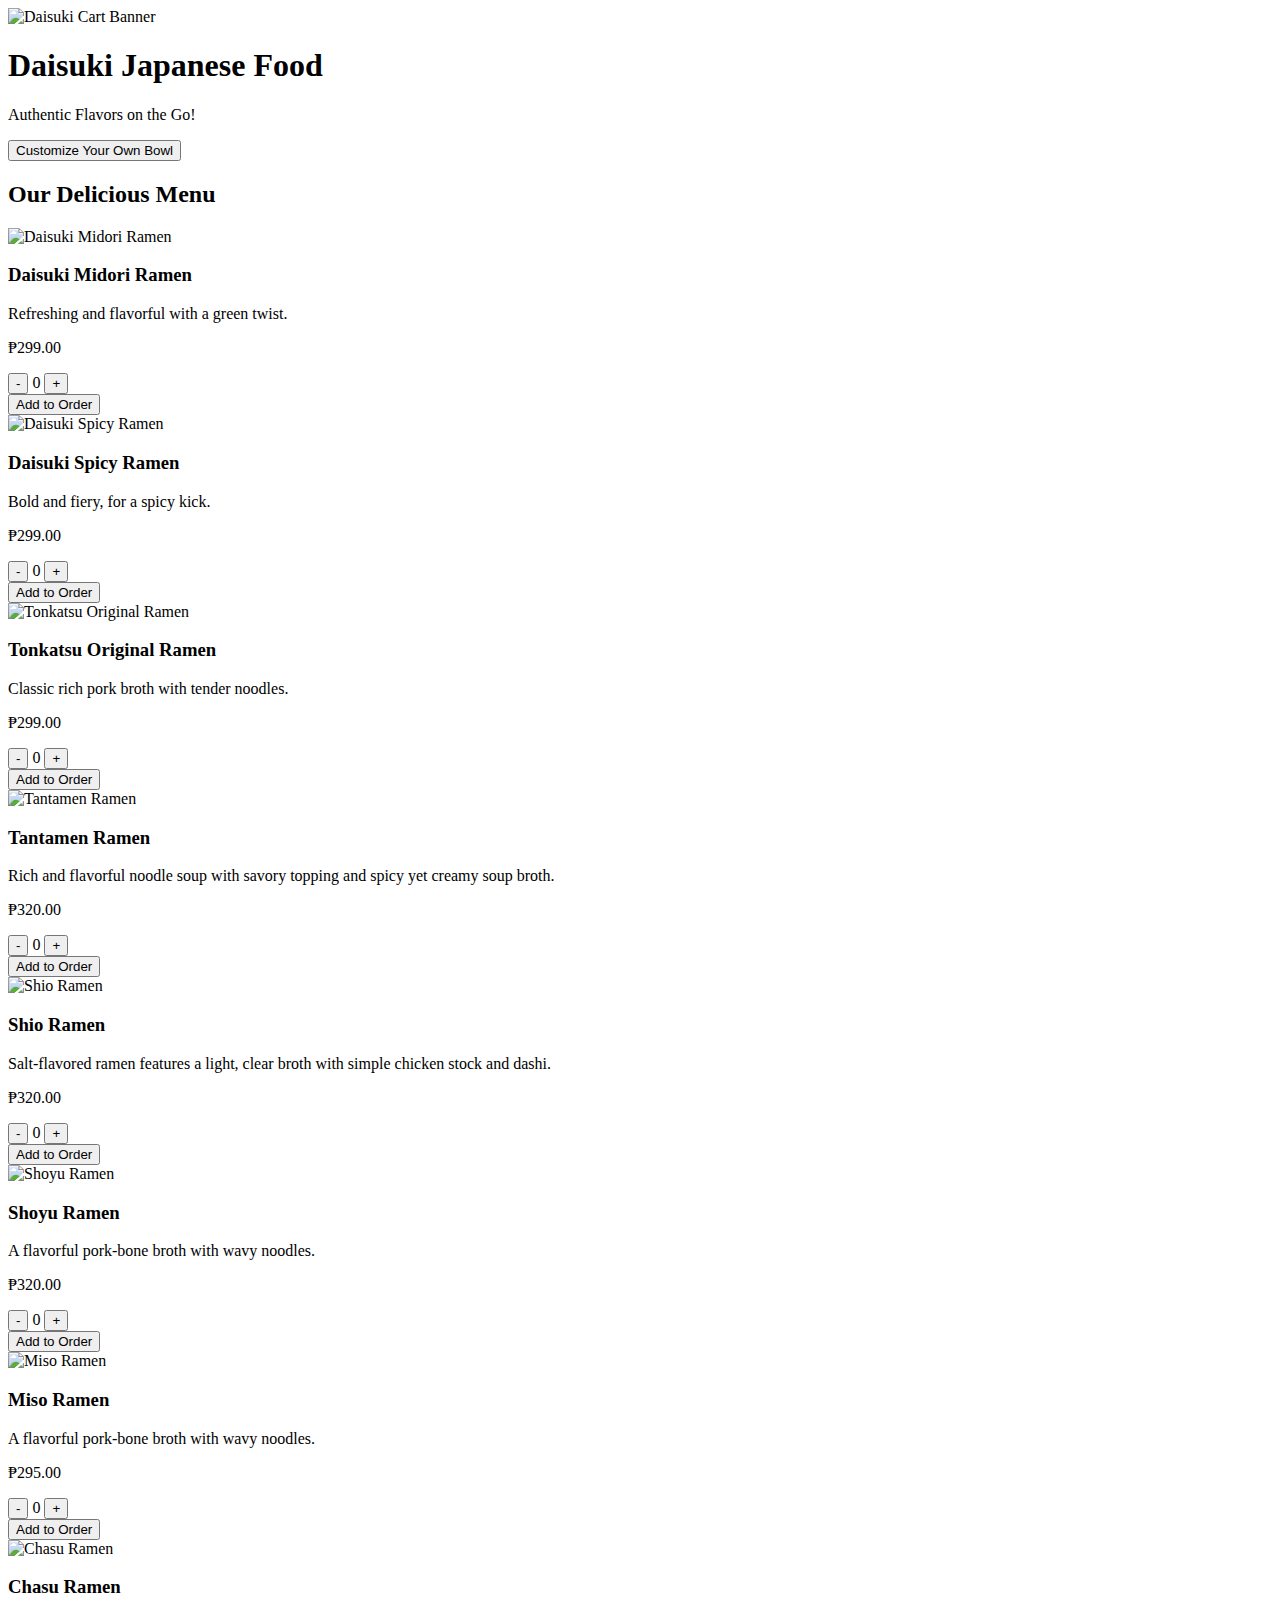
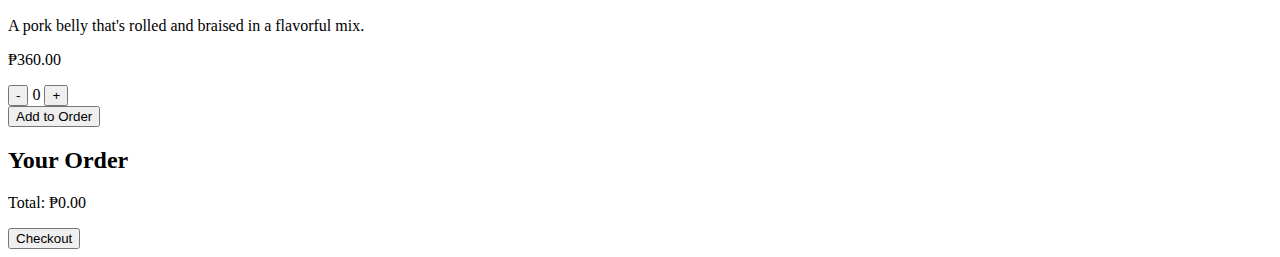
==== index.html @ e2759bf5 "Create index.html" ====
<!DOCTYPE html>
<html lang="en">
<head>
    <meta charset="UTF-8">
    <meta name="viewport" content="width=device-width, initial-scale=1.0">
    <title>Daisuki Cart - Japanese Food</title>
    <link rel="stylesheet" href="style.css">

    <style>
        /* Add this style for the remove button in the cart */
        .remove-item {
            background-color: #f44336; /* Red color */
            color: white;
            border: none;
            padding: 5px 10px;
            cursor: pointer;
            border-radius: 3px;
            font-size: 0.8em;
            margin-left: 10px;
        }

        .remove-item:hover {
            background-color: #d32f2f;
        }

        .customization-tab {
            position: fixed;
            top: 50%;
            left: 50%;
            transform: translate(-50%, -50%);
            background: white;
            padding: 20px;
            border-radius: 10px;
            box-shadow: 0 0 10px rgba(0, 0, 0, 0.3);
            display: none;
            z-index: 1001;
        }
        .overlay {
            position: fixed;
            top: 0;
            left: 0;
            width: 100%;
            height: 100%;
            background: rgba(0, 0, 0, 0.5);
            display: none;
            z-index: 1000;
        }

        .customization-section {
            display: none;
            background: #fff3e0;
            padding: 20px;
            border: 2px solid #ff9800;
            border-radius: 10px;
            position: fixed;
            top: 50%;
            left: 50%;
            transform: translate(-50%, -50%);
            z-index: 1000;
            width: 80%;
            max-width: 400px;
            box-shadow: 0 4px 8px rgba(0, 0, 0, 0.2);
        }
        .customization-section h3 {
            text-align: center;
            color: #d84315;
        }
        .customization-section label {
            display: block;
            margin: 10px 0;
            font-weight: bold;
            color: #5d4037;
        }
        .customization-section select, .customization-section input[type="checkbox"] {
            margin-left: 10px;
        }
        .customization-section button {
            display: block;
            margin: 10px auto;
            background-color: #ff9800;
            color: white;
            border: none;
            padding: 10px 15px;
            cursor: pointer;
            border-radius: 5px;
            font-size: 1em;
        }
        .customization-section button:hover {
            background-color: #e65100;
        }

    </style>
</head>
<body>



    <div class="food-cart">
        <header class="cart-header">
            <img src="ramen-images/top.jpg" alt="Daisuki Cart Banner" class="cart-banner">
            <h1>Daisuki Japanese Food</h1>
            <p class="tagline">Authentic Flavors on the Go!</p>
        </header>

        <button id="customize-bowl-btn" class="customize-btn">Customize Your Own Bowl</button>

        <section class="cart-menu">
            <h2>Our Delicious Menu</h2>
            <div class="menu-items">
                <div class="menu-item">
                    <img src="ramen-images/midori_ramen.jpg" alt="Daisuki Midori Ramen">
                    <h3>Daisuki Midori Ramen</h3>
                    <p class="description">Refreshing and flavorful with a green twist.</p>
                    <p class="price">₱299.00</p>
                    <div class="order-controls">
                        <div class="quantity-selector">
                            <button class="minus">-</button>
                            <span class="quantity">0</span>
                            <button class="plus">+</button>
                        </div>
                        <button class="add-to-cart" data-name="Daisuki Midori Ramen" data-price="299">Add to Order</button>
                    </div>
                </div>


                <div class="menu-item">
                    <img src="ramen-images/spicy_ramen.jpg" alt="Daisuki Spicy Ramen">
                    <h3>Daisuki Spicy Ramen</h3>
                    <p class="description">Bold and fiery, for a spicy kick.</p>
                    <p class="price">₱299.00</p>
                    <div class="order-controls">
                        <div class="quantity-selector">
                            <button class="minus">-</button>
                            <span class="quantity">0</span>
                            <button class="plus">+</button>
                        </div>
                        <button class="add-to-cart" data-name="Daisuki Spicy Ramen" data-price="299">Add to Order</button>
                    </div>
                </div>

                <div class="menu-item">
                    <img src="ramen-images/Tonkatsu_ramen.jpg" alt="Tonkatsu Original Ramen">
                    <h3>Tonkatsu Original Ramen</h3>
                    <p class="description">Classic rich pork broth with tender noodles.</p>
                    <p class="price">₱299.00</p>
                    <div class="order-controls">
                        <div class="quantity-selector">
                            <button class="minus">-</button>
                            <span class="quantity">0</span>
                            <button class="plus">+</button>
                        </div>
                        <button class="add-to-cart" data-name="Tonkatsu Original Ramen" data-price="299">Add to Order</button>
                    </div>
                </div>

                <div class="menu-item">
                    <img src="ramen-images/Tantanmen_ramen.jpg" alt="Tantamen Ramen">
                    <h3>Tantamen Ramen</h3>
                    <p class="description">Rich and flavorful noodle soup with savory topping and spicy yet creamy soup broth.</p>
                    <p class="price">₱320.00</p>
                    <div class="order-controls">
                        <div class="quantity-selector">
                            <button class="minus">-</button>
                            <span class="quantity">0</span>
                            <button class="plus">+</button>
                        </div>
                        <button class="add-to-cart" data-name="Tantamen Ramen" data-price="320">Add to Order</button>
                    </div>
                </div>

                <div class="menu-item">
                    <img src="ramen-images/Shio_ramen.jpg" alt="Shio Ramen">
                    <h3>Shio Ramen</h3>
                    <p class="description">Salt-flavored ramen features a light, clear broth with simple chicken stock and dashi.</p>
                    <p class="price">₱320.00</p>
                    <div class="order-controls">
                        <div class="quantity-selector">
                            <button class="minus">-</button>
                            <span class="quantity">0</span>
                            <button class="plus">+</button>
                        </div>
                        <button class="add-to-cart" data-name="Shio Ramen" data-price="320">Add to Order</button>
                    </div>
                </div>

                <div class="menu-item">
                    <img src="ramen-images/Shoyu_ramen.jpg" alt="Shoyu Ramen">
                    <h3>Shoyu Ramen</h3>
                    <p class="description">A flavorful pork-bone broth with wavy noodles.</p>
                    <p class="price">₱320.00</p>
                    <div class="order-controls">
                        <div class="quantity-selector">
                            <button class="minus">-</button>
                            <span class="quantity">0</span>
                            <button class="plus">+</button>
                        </div>
                        <button class="add-to-cart" data-name="Shoyu Ramen" data-price="320">Add to Order</button>
                    </div>
                </div>

                <div class="menu-item">
                    <img src="ramen-images/Miso_Ramen.jpg" alt="Miso Ramen">
                    <h3>Miso Ramen</h3>
                    <p class="description">A flavorful pork-bone broth with wavy noodles.</p>
                    <p class="price">₱295.00</p>
                    <div class="order-controls">
                        <div class="quantity-selector">
                            <button class="minus">-</button>
                            <span class="quantity">0</span>
                            <button class="plus">+</button>
                        </div>
                        <button class="add-to-cart" data-name="Miso Ramen" data-price="295">Add to Order</button>
                    </div>
                </div>

                <div class="menu-item">
                    <img src="ramen-images/Chasu_ramen.jpg" alt="Chasu Ramen">
                    <h3>Chasu Ramen</h3>
                    <p class="description">A pork belly that's rolled and braised in a flavorful mix.</p>
                    <p class="price">₱360.00</p>
                    <div class="order-controls">
                        <div class="quantity-selector">
                            <button class="minus">-</button>
                            <span class="quantity">0</span>
                            <button class="plus">+</button>
                        </div>
                        <button class="add-to-cart" data-name="Chasu Ramen" data-price="360">Add to Order</button>
                    </div>
                </div>
            </div>
        </section>


        <div class="customization-section" id="customization-section">
            <h3>Customize Your Own Ramen</h3>
            <label>
                Choose Broth:
                <select id="broth-type">
                    <option value="Shoyu">Shoyu</option>
                    <option value="Miso">Miso</option>
                    <option value="Tonkotsu">Tonkotsu</option>
                    <option value="Shio">Shio</option>
                </select>
            </label>
            <label>
                Choose Protein:
                <select id="protein-type">
                    <option value="Chicken">Chicken</option>
                    <option value="Pork">Pork</option>
                    <option value="Beef">Beef</option>
                    <option value="Tofu">Tofu</option>
                </select>
            </label>
            <label>
                Extra Toppings:
                <input type="checkbox" value="Egg"> Egg
                <input type="checkbox" value="Corn"> Corn
                <input type="checkbox" value="Cheese"> Cheese
                <input type="checkbox" value="Seaweed"> Seaweed
            </label>
            <label>
                Spice Level:
                <select id="spice-level">
                    <option value="Mild">Mild</option>
                    <option value="Medium">Medium</option>
                    <option value="Spicy">Spicy</option>
                </select>
            </label>
            <button id="confirm-custom-bowl">Add to Order</button>
            <button id="cancel-custom-bowl">Cancel</button>
        </div>


        <div class="overlay" id="overlay"></div>
    <div class="customization-tab" id="customization-tab">
        <h3>Customize Your Order</h3>
        <p id="custom-item-name"></p>
        <label>
            Spice Level:
            <select id="spice-level">
                <option value="Mild">Mild</option>
                <option value="Medium">Medium</option>
                <option value="Spicy">Spicy</option>
            </select>
        </label>
        <label>
            Extra Toppings:
            <input type="checkbox" value="Egg" id="extra-egg"> Egg
            <input type="checkbox" value="Corn" id="extra-corn"> Corn
            <input type="checkbox" value="Cheese" id="extra-cheese"> Cheese
        </label>
        <button id="confirm-customization">Confirm</button>
        <button id="cancel-customization">Cancel</button>
    </div>

        <section class="cart">
            <h2>Your Order</h2>
            <ul id="cart-items">
            </ul>
            <p>Total: <span id="cart-total">₱0.00</span></p>
            <button id="checkout">Checkout</button>
        </section>
    </div>


    <script>

const addToCartButtons = document.querySelectorAll('.add-to-cart');
        const customizationTab = document.getElementById('customization-tab');
        const overlay = document.getElementById('overlay');
        const confirmButton = document.getElementById('confirm-customization');
        const cancelButton = document.getElementById('cancel-customization');
        const customItemName = document.getElementById('custom-item-name');
        let currentItem = {};

        addToCartButtons.forEach(button => {
            button.addEventListener('click', function() {
                currentItem.name = this.dataset.name;
                currentItem.price = this.dataset.price;
                customItemName.textContent = `Customizing: ${currentItem.name}`;
                customizationTab.style.display = 'block';
                overlay.style.display = 'block';
            });
        });

        confirmButton.addEventListener('click', function() {
            const spiceLevel = document.getElementById('spice-level').value;
            const toppings = [];
            if (document.getElementById('extra-egg').checked) toppings.push('Egg');
            if (document.getElementById('extra-corn').checked) toppings.push('Corn');
            if (document.getElementById('extra-cheese').checked) toppings.push('Cheese');

            alert(`Added to cart: ${currentItem.name}\nSpice Level: ${spiceLevel}\nToppings: ${toppings.join(', ') || 'None'}`);
            customizationTab.style.display = 'none';
            overlay.style.display = 'none';
        });

        cancelButton.addEventListener('click', function() {
            customizationTab.style.display = 'none';
            overlay.style.display = 'none';
        });


        const menuItems = document.querySelectorAll('.menu-item');
        const cartItemsList = document.getElementById('cart-items');
        const cartTotalDisplay = document.getElementById('cart-total');
        const checkoutButton = document.getElementById('checkout');
        let cart = []; // Array to store cart items

        function updateCartDisplay() {
            cartItemsList.innerHTML = '';
            let total = 0;
            cart.forEach((item, index) => { // Get the index of the item
                const listItem = document.createElement('li');
                listItem.innerHTML = `
                    <span>${item.name} x ${item.quantity}</span>
                    <span>₱${(item.price * item.quantity).toFixed(2)}</span>
                    <button class="remove-item" data-index="${index}">Remove</button>
                `;
                cartItemsList.appendChild(listItem);
                total += item.price * item.quantity;
            });
            cartTotalDisplay.textContent = `₱${total.toFixed(2)}`;

            // Add event listeners to the new remove buttons
            const removeButtons = document.querySelectorAll('.remove-item');
            removeButtons.forEach(button => {
                button.addEventListener('click', function() {
                    const indexToRemove = parseInt(this.dataset.index);
                    removeItemFromCart(indexToRemove);
                });
            });
        }

        function removeItemFromCart(index) {
            cart.splice(index, 1); // Remove the item at the given index
            updateCartDisplay(); // Update the cart display
        }

        menuItems.forEach(itemElement => {
            const minusButton = itemElement.querySelector('.quantity-selector .minus');
            const plusButton = itemElement.querySelector('.quantity-selector .plus');
            const quantityDisplay = itemElement.querySelector('.quantity-selector .quantity');
            const addToCartButton = itemElement.querySelector('.add-to-cart');

            let currentQuantity = 0;
            quantityDisplay.textContent = currentQuantity;

            if (minusButton) {
                minusButton.addEventListener('click', function(event) {
                    event.stopPropagation();
                    if (currentQuantity > 0) {
                        currentQuantity--;
                        quantityDisplay.textContent = currentQuantity;
                    }
                });
            }

            if (plusButton) {
                plusButton.addEventListener('click', function(event) {
                    event.stopPropagation();
                    currentQuantity++;
                    quantityDisplay.textContent = currentQuantity;
                });
            }


            
            if (addToCartButton) {
                addToCartButton.addEventListener('click', function() {
                    const itemName = this.dataset.name;
                    const itemPrice = parseFloat(this.dataset.price);
                    const quantityToAdd = parseInt(quantityDisplay.textContent);

                    if (quantityToAdd > 0) {
            const existingItem = cart.find(item => item.name === itemName);
            if (existingItem) {
                existingItem.quantity += quantityToAdd;
            } else {
                cart.push({ name: itemName, price: itemPrice, quantity: quantityToAdd });
            }

            updateCartDisplay();

                        alert(`${quantityToAdd} ${itemName}(s) would be added to your order.`);
                        // You can add further logic here if needed, like storing the order data elsewhere.
                        currentQuantity = 0; // Reset quantity after "adding"
                        quantityDisplay.textContent = currentQuantity;
                    } else {
                        alert(`Please select a quantity for ${itemName}.`);
                    }
                });
            }
        });

        if (checkoutButton) {
            checkoutButton.addEventListener('click', function() {
                if (cart.length > 0) {
                    alert(`Thank you for your order!\nTotal: ${cartTotalDisplay.textContent}`);
                    cart = [];
                    updateCartDisplay();
                } else {
                    alert('Your cart is empty. Please add items to your order.');
                }
            });
        }

        // Initialize the cart display (it will be empty)
        updateCartDisplay();


        document.getElementById('customize-bowl-btn').addEventListener('click', function() {
            document.getElementById('customization-section').style.display = 'block';
        });

        document.getElementById('cancel-custom-bowl').addEventListener('click', function() {
            document.getElementById('customization-section').style.display = 'none';
        });

    </script>
</body>
</html>
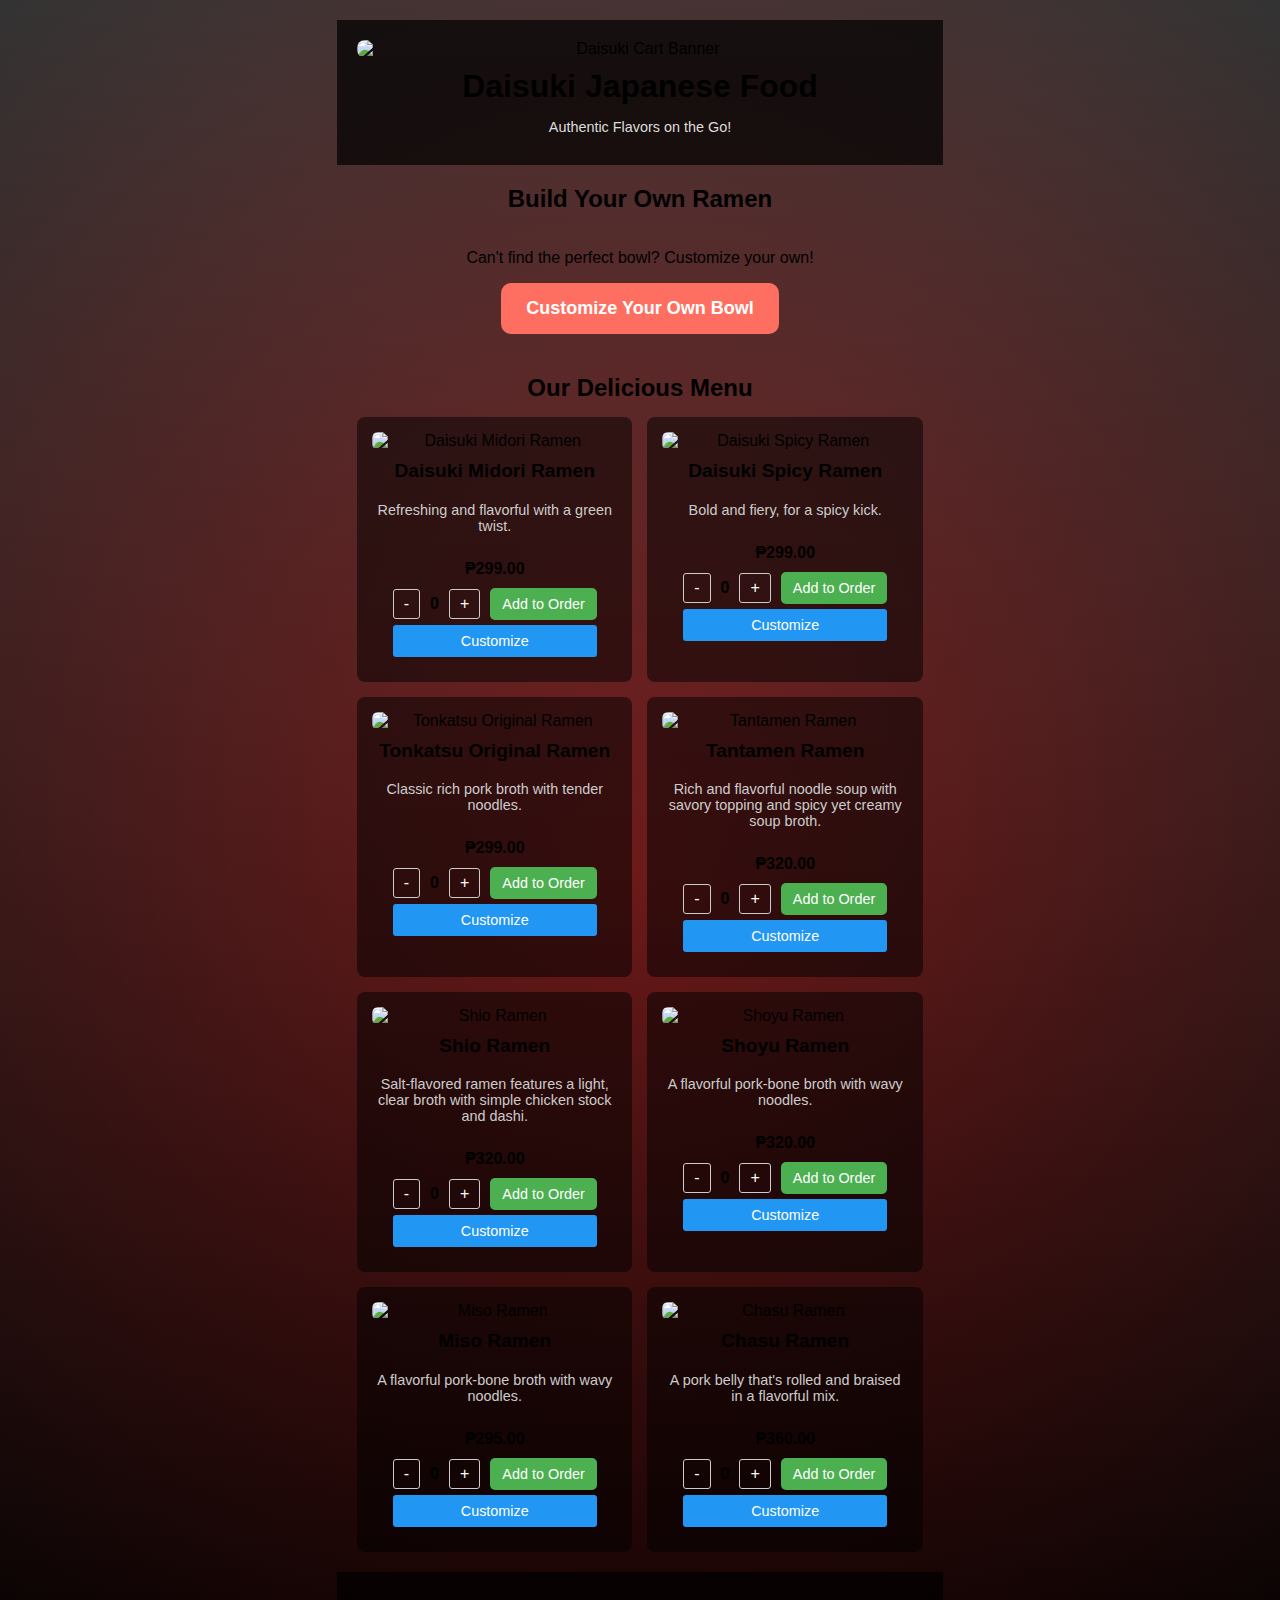
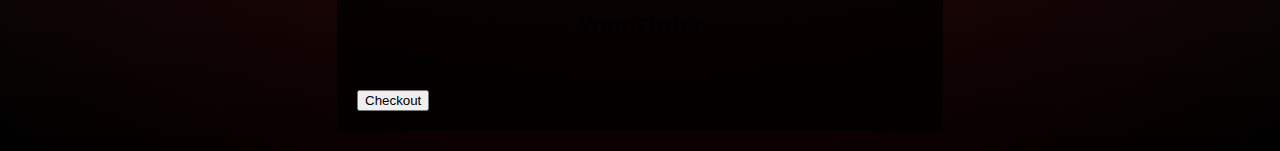
==== commit 6bfe8d4a: "Create index.html" ====
--- a/index.html
+++ b/index.html
@@ -1,15 +1,15 @@
 <!DOCTYPE html>
 <html lang="en">
+
 <head>
     <meta charset="UTF-8">
     <meta name="viewport" content="width=device-width, initial-scale=1.0">
     <title>Daisuki Cart - Japanese Food</title>
     <link rel="stylesheet" href="style.css">
-
     <style>
         /* Add this style for the remove button in the cart */
         .remove-item {
-            background-color: #f44336; /* Red color */
+            background-color: #f44336;
             color: white;
             border: none;
             padding: 5px 10px;
@@ -35,6 +35,7 @@
             display: none;
             z-index: 1001;
         }
+
         .overlay {
             position: fixed;
             top: 0;
@@ -61,19 +62,24 @@
             max-width: 400px;
             box-shadow: 0 4px 8px rgba(0, 0, 0, 0.2);
         }
+
         .customization-section h3 {
             text-align: center;
             color: #d84315;
         }
+
         .customization-section label {
             display: block;
             margin: 10px 0;
             font-weight: bold;
             color: #5d4037;
         }
-        .customization-section select, .customization-section input[type="checkbox"] {
+
+        .customization-section select,
+        .customization-section input[type="checkbox"] {
             margin-left: 10px;
         }
+
         .customization-section button {
             display: block;
             margin: 10px auto;
@@ -85,15 +91,111 @@
             border-radius: 5px;
             font-size: 1em;
         }
+
         .customization-section button:hover {
             background-color: #e65100;
         }
 
+        .order-controls {
+            display: flex;
+            flex-direction: column;
+            align-items: stretch;
+            gap: 5px;
+        }
+
+        .quantity-add-container {
+            display: flex;
+            flex-direction: row;
+            align-items: center;
+            justify-content: space-between;
+        }
+
+        .quantity-selector {
+            display: flex;
+            align-items: center;
+        }
+
+        .quantity-selector button {
+            background: none;
+            border: 1px solid #ccc;
+            padding: 5px 10px;
+            cursor: pointer;
+            border-radius: 3px;
+        }
+
+        .quantity-selector .quantity {
+            margin: 0 10px;
+            font-size: 1em;
+        }
+
+        .customize-button {
+            background-color: #2196F3;
+            color: white;
+            border: none;
+            padding: 8px 12px;
+            cursor: pointer;
+            border-radius: 3px;
+            font-size: 0.9em;
+            width: 100%;
+            box-sizing: border-box;
+        }
+
+        .customize-button:hover {
+            background-color: #1976D2;
+        }
+
+        .add-to-cart {
+            background-color: #4CAF50;
+            color: white;
+            border: none;
+            padding: 8px 12px;
+            cursor: pointer;
+            border-radius: 3px;
+            font-size: 0.9em;
+            width: auto;
+            box-sizing: border-box;
+        }
+
+        .add-to-cart:hover {
+            background-color: #45a049;
+        }
+
+        .customize-section {
+            display: flex;
+    flex-direction: column;
+    align-items: center;
+    text-align: center;
+    justify-content: center;
+        }
+
+        .customize-btn {
+    display: inline-block;
+    padding: 15px 25px;
+    background-color: #ff6f61;
+    color: white;
+    font-size: 18px;
+    font-weight: bold;
+    text-align: center;
+    border-radius: 10px;
+    text-decoration: none;
+    cursor: pointer;
+    transition: background-color 0.3s ease, transform 0.2s ease;
+    border: none; /* Removes default button border */
+}
+
+.customize-btn:hover {
+    background-color: #e65a50;
+    transform: scale(1.05); /* Slightly enlarges the button on hover */
+}
+
+.customize-btn:focus {
+    outline: none;
+    box-shadow: 0 0 5px rgba(255, 111, 97, 0.8); /* Soft glow on focus */
+}
     </style>
 </head>
+
 <body>
-
-
 
     <div class="food-cart">
         <header class="cart-header">
@@ -102,134 +204,11 @@
             <p class="tagline">Authentic Flavors on the Go!</p>
         </header>
 
-        <button id="customize-bowl-btn" class="customize-btn">Customize Your Own Bowl</button>
-
-        <section class="cart-menu">
-            <h2>Our Delicious Menu</h2>
-            <div class="menu-items">
-                <div class="menu-item">
-                    <img src="ramen-images/midori_ramen.jpg" alt="Daisuki Midori Ramen">
-                    <h3>Daisuki Midori Ramen</h3>
-                    <p class="description">Refreshing and flavorful with a green twist.</p>
-                    <p class="price">₱299.00</p>
-                    <div class="order-controls">
-                        <div class="quantity-selector">
-                            <button class="minus">-</button>
-                            <span class="quantity">0</span>
-                            <button class="plus">+</button>
-                        </div>
-                        <button class="add-to-cart" data-name="Daisuki Midori Ramen" data-price="299">Add to Order</button>
-                    </div>
-                </div>
-
-
-                <div class="menu-item">
-                    <img src="ramen-images/spicy_ramen.jpg" alt="Daisuki Spicy Ramen">
-                    <h3>Daisuki Spicy Ramen</h3>
-                    <p class="description">Bold and fiery, for a spicy kick.</p>
-                    <p class="price">₱299.00</p>
-                    <div class="order-controls">
-                        <div class="quantity-selector">
-                            <button class="minus">-</button>
-                            <span class="quantity">0</span>
-                            <button class="plus">+</button>
-                        </div>
-                        <button class="add-to-cart" data-name="Daisuki Spicy Ramen" data-price="299">Add to Order</button>
-                    </div>
-                </div>
-
-                <div class="menu-item">
-                    <img src="ramen-images/Tonkatsu_ramen.jpg" alt="Tonkatsu Original Ramen">
-                    <h3>Tonkatsu Original Ramen</h3>
-                    <p class="description">Classic rich pork broth with tender noodles.</p>
-                    <p class="price">₱299.00</p>
-                    <div class="order-controls">
-                        <div class="quantity-selector">
-                            <button class="minus">-</button>
-                            <span class="quantity">0</span>
-                            <button class="plus">+</button>
-                        </div>
-                        <button class="add-to-cart" data-name="Tonkatsu Original Ramen" data-price="299">Add to Order</button>
-                    </div>
-                </div>
-
-                <div class="menu-item">
-                    <img src="ramen-images/Tantanmen_ramen.jpg" alt="Tantamen Ramen">
-                    <h3>Tantamen Ramen</h3>
-                    <p class="description">Rich and flavorful noodle soup with savory topping and spicy yet creamy soup broth.</p>
-                    <p class="price">₱320.00</p>
-                    <div class="order-controls">
-                        <div class="quantity-selector">
-                            <button class="minus">-</button>
-                            <span class="quantity">0</span>
-                            <button class="plus">+</button>
-                        </div>
-                        <button class="add-to-cart" data-name="Tantamen Ramen" data-price="320">Add to Order</button>
-                    </div>
-                </div>
-
-                <div class="menu-item">
-                    <img src="ramen-images/Shio_ramen.jpg" alt="Shio Ramen">
-                    <h3>Shio Ramen</h3>
-                    <p class="description">Salt-flavored ramen features a light, clear broth with simple chicken stock and dashi.</p>
-                    <p class="price">₱320.00</p>
-                    <div class="order-controls">
-                        <div class="quantity-selector">
-                            <button class="minus">-</button>
-                            <span class="quantity">0</span>
-                            <button class="plus">+</button>
-                        </div>
-                        <button class="add-to-cart" data-name="Shio Ramen" data-price="320">Add to Order</button>
-                    </div>
-                </div>
-
-                <div class="menu-item">
-                    <img src="ramen-images/Shoyu_ramen.jpg" alt="Shoyu Ramen">
-                    <h3>Shoyu Ramen</h3>
-                    <p class="description">A flavorful pork-bone broth with wavy noodles.</p>
-                    <p class="price">₱320.00</p>
-                    <div class="order-controls">
-                        <div class="quantity-selector">
-                            <button class="minus">-</button>
-                            <span class="quantity">0</span>
-                            <button class="plus">+</button>
-                        </div>
-                        <button class="add-to-cart" data-name="Shoyu Ramen" data-price="320">Add to Order</button>
-                    </div>
-                </div>
-
-                <div class="menu-item">
-                    <img src="ramen-images/Miso_Ramen.jpg" alt="Miso Ramen">
-                    <h3>Miso Ramen</h3>
-                    <p class="description">A flavorful pork-bone broth with wavy noodles.</p>
-                    <p class="price">₱295.00</p>
-                    <div class="order-controls">
-                        <div class="quantity-selector">
-                            <button class="minus">-</button>
-                            <span class="quantity">0</span>
-                            <button class="plus">+</button>
-                        </div>
-                        <button class="add-to-cart" data-name="Miso Ramen" data-price="295">Add to Order</button>
-                    </div>
-                </div>
-
-                <div class="menu-item">
-                    <img src="ramen-images/Chasu_ramen.jpg" alt="Chasu Ramen">
-                    <h3>Chasu Ramen</h3>
-                    <p class="description">A pork belly that's rolled and braised in a flavorful mix.</p>
-                    <p class="price">₱360.00</p>
-                    <div class="order-controls">
-                        <div class="quantity-selector">
-                            <button class="minus">-</button>
-                            <span class="quantity">0</span>
-                            <button class="plus">+</button>
-                        </div>
-                        <button class="add-to-cart" data-name="Chasu Ramen" data-price="360">Add to Order</button>
-                    </div>
-                </div>
-            </div>
+        <section id="customize-section" class="customize-section">
+            <h2>Build Your Own Ramen</h2>
+            <p>Can't find the perfect bowl? Customize your own!</p>
+            <button id="customize-bowl-btn" class="customize-btn">Customize Your Own Bowl</button>
         </section>
-
 
         <div class="customization-section" id="customization-section">
             <h3>Customize Your Own Ramen</h3>
@@ -240,6 +219,8 @@
                     <option value="Miso">Miso</option>
                     <option value="Tonkotsu">Tonkotsu</option>
                     <option value="Shio">Shio</option>
+                    <option value="Chasu">Chasu</option>
+
                 </select>
             </label>
             <label>
@@ -252,46 +233,198 @@
                 </select>
             </label>
             <label>
-                Extra Toppings:
-                <input type="checkbox" value="Egg"> Egg
+                Select Ingredients:
+                <input type="checkbox" value="Tamago"> Tamago
                 <input type="checkbox" value="Corn"> Corn
                 <input type="checkbox" value="Cheese"> Cheese
-                <input type="checkbox" value="Seaweed"> Seaweed
+                <input type="checkbox" value="Basil"> Basil
+                <input type="checkbox" value="Spinach"> Spinach
+                <input type="checkbox" value="Tare"> Tare
+                <input type="checkbox" value="Wakame"> Wakame
+                <input type="checkbox" value="Kikurage"> Kikurage
+                <input type="checkbox" value="Naruto"> Naruto
+                <input type="checkbox" value="Onion Leeks"> Onion Leeks
+                <input type="checkbox" value="Dried Nori"> Dried Nori
+                <input type="checkbox" value="Chili oil"> Chili oil
+                <input type="checkbox" value="Peanut Butter"> Peanut Butter
+                <input type="checkbox" value="Sesame Oil"> Sesame Oil
+                <input type="checkbox" value="Bean Sprouts"> Bean Sprouts
+                <input type="checkbox" value="Butter"> Butter
+                <input type="checkbox" value="Chasu"> Chasu
             </label>
             <label>
                 Spice Level:
-                <select id="spice-level">
+                <select id="spice-level-custom">
                     <option value="Mild">Mild</option>
                     <option value="Medium">Medium</option>
                     <option value="Spicy">Spicy</option>
                 </select>
+
             </label>
             <button id="confirm-custom-bowl">Add to Order</button>
             <button id="cancel-custom-bowl">Cancel</button>
         </div>
-
+        
+
+
+        <section class="cart-menu">
+            <h2>Our Delicious Menu</h2>
+            <div class="menu-items">
+                <div class="menu-item">
+                    <img src="ramen-images/midori_ramen.jpg" alt="Daisuki Midori Ramen">
+                    <h3>Daisuki Midori Ramen</h3>
+                    <p class="description">Refreshing and flavorful with a green twist.</p>
+                    <p class="price">₱299.00</p>
+                    <div class="order-controls">
+                        <div class="quantity-add-container">
+                            <div class="quantity-selector">
+                                <button class="minus">-</button>
+                                <span class="quantity">0</span>
+                                <button class="plus">+</button>
+                            </div>
+                            <button class="add-to-cart" data-name="Daisuki Midori Ramen" data-price="299">Add to Order</button>
+                        </div>
+                        <button class="customize-button" data-name="Daisuki Midori Ramen" data-price="299">Customize</button>
+                    </div>
+                </div>
+
+                <div class="menu-item">
+                    <img src="ramen-images/spicy_ramen.jpg" alt="Daisuki Spicy Ramen">
+                    <h3>Daisuki Spicy Ramen</h3>
+                    <p class="description">Bold and fiery, for a spicy kick.</p>
+                    <p class="price">₱299.00</p>
+                    <div class="order-controls">
+                        <div class="quantity-add-container">
+                            <div class="quantity-selector">
+                                <button class="minus">-</button>
+                                <span class="quantity">0</span>
+                                <button class="plus">+</button>
+                            </div>
+                            <button class="add-to-cart" data-name="Daisuki Spicy Ramen" data-price="299">Add to Order</button>
+                        </div>
+                        <button class="customize-button" data-name="Daisuki Spicy Ramen" data-price="299">Customize</button>
+                    </div>
+                </div>
+
+                <div class="menu-item">
+                    <img src="ramen-images/Tonkatsu_ramen.jpg" alt="Tonkatsu Original Ramen">
+                    <h3>Tonkatsu Original Ramen</h3>
+                    <p class="description">Classic rich pork broth with tender noodles.</p>
+                    <p class="price">₱299.00</p>
+                    <div class="order-controls">
+                        <div class="quantity-add-container">
+                            <div class="quantity-selector">
+                                <button class="minus">-</button>
+                                <span class="quantity">0</span>
+                                <button class="plus">+</button>
+                            </div>
+                            <button class="add-to-cart" data-name="Tonkatsu Original Ramen" data-price="299">Add to Order</button>
+                        </div>
+                        <button class="customize-button" data-name="Tonkatsu Original Ramen" data-price="299">Customize</button>
+                    </div>
+                </div>
+
+                <div class="menu-item">
+                    <img src="ramen-images/Tantanmen_ramen.jpg" alt="Tantamen Ramen">
+                    <h3>Tantamen Ramen</h3>
+                    <p class="description">Rich and flavorful noodle soup with savory topping and spicy yet creamy soup broth.</p>
+                    <p class="price">₱320.00</p>
+                    <div class="order-controls">
+                        <div class="quantity-add-container">
+                            <div class="quantity-selector">
+                                <button class="minus">-</button>
+                                <span class="quantity">0</span>
+                                <button class="plus">+</button>
+                            </div>
+                            <button class="add-to-cart" data-name="Tantamen Ramen" data-price="320">Add to Order</button>
+                        </div>
+                        <button class="customize-button" data-name="Tantamen Ramen" data-price="320">Customize</button>
+                    </div>
+                </div>
+
+                <div class="menu-item">
+                    <img src="ramen-images/Shio_ramen.jpg" alt="Shio Ramen">
+                    <h3>Shio Ramen</h3>
+                    <p class="description">Salt-flavored ramen features a light, clear broth with simple chicken stock and dashi.</p>
+                    <p class="price">₱320.00</p>
+                    <div class="order-controls">
+                        <div class="quantity-add-container">
+                            <div class="quantity-selector">
+                                <button class="minus">-</button>
+                                <span class="quantity">0</span>
+                                <button class="plus">+</button>
+                            </div>
+                            <button class="add-to-cart" data-name="Shio Ramen" data-price="320">Add to Order</button>
+                        </div>
+                        <button class="customize-button" data-name="Shio Ramen" data-price="320">Customize</button>
+                    </div>
+                </div>
+
+                <div class="menu-item">
+                    <img src="ramen-images/Shoyu_ramen.jpg" alt="Shoyu Ramen">
+                    <h3>Shoyu Ramen</h3>
+                    <p class="description">A flavorful pork-bone broth with wavy noodles.</p>
+                    <p class="price">₱320.00</p>
+                    <div class="order-controls">
+                        <div class="quantity-add-container">
+                            <div class="quantity-selector">
+                                <button class="minus">-</button>
+                                <span class="quantity">0</span>
+                                <button class="plus">+</button>
+                            </div>
+                            <button class="add-to-cart" data-name="Shoyu Ramen" data-price="320">Add to Order</button>
+                        </div>
+                        <button class="customize-button" data-name="Shoyu Ramen" data-price="320">Customize</button>
+                    </div>
+                </div>
+
+                <div class="menu-item">
+                    <img src="ramen-images/Miso_Ramen.jpg" alt="Miso Ramen">
+                    <h3>Miso Ramen</h3>
+                    <p class="description">A flavorful pork-bone broth with wavy noodles.</p>
+                    <p class="price">₱295.00</p>
+                    <div class="order-controls">
+                        <div class="quantity-add-container">
+                            <div class="quantity-selector">
+                                <button class="minus">-</button>
+                                <span class="quantity">0</span>
+                                <button class="plus">+</button>
+                            </div>
+                            <button class="add-to-cart" data-name="Miso Ramen" data-price="295">Add to Order</button>
+                        </div>
+                        <button class="customize-button" data-name="Miso Ramen" data-price="295">Customize</button>
+                    </div>
+                </div>
+
+                <div class="menu-item">
+                    <img src="ramen-images/Chashu_ramen.jpg" alt="Chasu Ramen">
+                    <h3>Chasu Ramen</h3>
+                    <p class="description">A pork belly that's rolled and braised in a flavorful mix.</p>
+                    <p class="price">₱360.00</p>
+                    <div class="order-controls">
+                        <div class="quantity-add-container">
+                            <div class="quantity-selector">
+                                <button class="minus">-</button>
+                                <span class="quantity">0</span>
+                                <button class="plus">+</button>
+                            </div>
+                            <button class="add-to-cart" data-name="Chasu Ramen" data-price="360">Add to Order</button>
+                        </div>
+                        <button class="customize-button" data-name="Chasu Ramen" data-price="360">Customize</button>
+                    </div>
+                </div>
+            </div>
+        </section>
 
         <div class="overlay" id="overlay"></div>
-    <div class="customization-tab" id="customization-tab">
-        <h3>Customize Your Order</h3>
-        <p id="custom-item-name"></p>
-        <label>
-            Spice Level:
-            <select id="spice-level">
-                <option value="Mild">Mild</option>
-                <option value="Medium">Medium</option>
-                <option value="Spicy">Spicy</option>
-            </select>
-        </label>
-        <label>
-            Extra Toppings:
-            <input type="checkbox" value="Egg" id="extra-egg"> Egg
-            <input type="checkbox" value="Corn" id="extra-corn"> Corn
-            <input type="checkbox" value="Cheese" id="extra-cheese"> Cheese
-        </label>
-        <button id="confirm-customization">Confirm</button>
-        <button id="cancel-customization">Cancel</button>
-    </div>
+        <div class="customization-tab" id="customization-tab">
+            <h3>Customize Your Order</h3>
+            <p id="custom-item-name"></p>
+            <div id="ingredient-selection">
+            </div>
+            <button id="confirm-customization">Confirm</button>
+            <button id="cancel-customization">Cancel</button>
+        </div>
 
         <section class="cart">
             <h2>Your Order</h2>
@@ -302,37 +435,86 @@
         </section>
     </div>
 
-
     <script>
 
-const addToCartButtons = document.querySelectorAll('.add-to-cart');
+        const addToCartButtons = document.querySelectorAll('.add-to-cart');
         const customizationTab = document.getElementById('customization-tab');
         const overlay = document.getElementById('overlay');
         const confirmButton = document.getElementById('confirm-customization');
         const cancelButton = document.getElementById('cancel-customization');
         const customItemName = document.getElementById('custom-item-name');
+        const ingredientSelection = document.getElementById('ingredient-selection');
         let currentItem = {};
 
-        addToCartButtons.forEach(button => {
+        // Define available ingredients for each dish
+        const dishIngredients = {
+            "Daisuki Midori Ramen": ["Pork Broth", "Basil", "Spinach", "Heiwa", "Haime", "Tare", "Wakame", "Kikurage", "Naruto", "Ramen Noodles", "Onion Leeks", "Dried Nori"],
+            "Daisuki Spicy Ramen": ["Chili oil", "Heiwa", "Haime", "Tare", "Wakame", "Kikurage", "Naruto", "Ramen Noodles", "Ramen Noodles", "Onion Leeks", "Dried Nori"],
+            "Tonkatsu Original Ramen": ["Pork Broth", "Heiwa", "Haime", "Tare", "Wakame", "Kikurage", "Naruto", "Ramen Noodles", "Onion Leeks", "Dried Nori"],
+            "Tantamen Ramen": ["Pork Broth", "Peanut Butter", "Heiwa", "Haime", "Tare", "Wakame", "Kikurage", "Naruto", "Ramen Noodles", "Onion Leeks", "Dried Nori"],
+            "Shio Ramen": ["Sesame Oil", "Wepa", "Tare", "Haime"],
+            "Shoyu Ramen": ["Sesame Oil", "Wepa", "Chasu Broth", "Haime"],
+            "Miso Ramen": ["Corn", "Bean Sprouts", "Tofu", "Seaweed", "Butter"],
+            "Chasu Ramen": ["Pork Broth", "Chasu", "Heiwa", "Haime", "Tare", "Wakame", "Kikurage", "Naruto", "Ramen Noodles", "Onion Leeks", "Dried Nori"]
+        };
+
+        const customizeButtons = document.querySelectorAll('.customize-button');
+        customizeButtons.forEach(button => {
             button.addEventListener('click', function() {
                 currentItem.name = this.dataset.name;
                 currentItem.price = this.dataset.price;
                 customItemName.textContent = `Customizing: ${currentItem.name}`;
                 customizationTab.style.display = 'block';
                 overlay.style.display = 'block';
+
+                // Populate ingredient selection
+                ingredientSelection.innerHTML = ""; // Clear previous ingredients
+                const ingredients = dishIngredients[currentItem.name];
+                if (ingredients) {
+                    ingredients.forEach(ingredient => {
+                        const label = document.createElement("label");
+                        const checkbox = document.createElement("input");
+                        checkbox.type = "checkbox";
+                        checkbox.value = ingredient;
+                        label.appendChild(checkbox);
+                        label.appendChild(document.createTextNode(" " + ingredient));
+                        ingredientSelection.appendChild(label);
+                    });
+                }
             });
         });
 
+        function addToCart(item) {
+            const existingItem = cart.find(cartItem => cartItem.name === item.name);
+            if (existingItem) {
+                existingItem.quantity += item.quantity;
+            } else {
+                cart.push(item);
+            }
+            updateCartDisplay();
+        }
+
         confirmButton.addEventListener('click', function() {
-            const spiceLevel = document.getElementById('spice-level').value;
-            const toppings = [];
-            if (document.getElementById('extra-egg').checked) toppings.push('Egg');
-            if (document.getElementById('extra-corn').checked) toppings.push('Corn');
-            if (document.getElementById('extra-cheese').checked) toppings.push('Cheese');
-
-            alert(`Added to cart: ${currentItem.name}\nSpice Level: ${spiceLevel}\nToppings: ${toppings.join(', ') || 'None'}`);
+            const selectedIngredients = [];
+            const checkboxes = ingredientSelection.querySelectorAll('input[type="checkbox"]:checked');
+            checkboxes.forEach(checkbox => {
+                selectedIngredients.push(checkbox.value);
+            });
+
+            alert(`Added to cart: ${currentItem.name}\nIngredients: ${selectedIngredients.join(', ') || 'None'}`);
             customizationTab.style.display = 'none';
             overlay.style.display = 'none';
+
+            // Add the customized item to the cart
+            const customizedItem = {
+                name: currentItem.name,
+                price: parseFloat(currentItem.price),
+                quantity: 1,
+                customizations: {
+                    ingredients: selectedIngredients
+                }
+            };
+            addToCart(customizedItem);
         });
 
         cancelButton.addEventListener('click', function() {
@@ -340,20 +522,23 @@
             overlay.style.display = 'none';
         });
 
-
         const menuItems = document.querySelectorAll('.menu-item');
         const cartItemsList = document.getElementById('cart-items');
         const cartTotalDisplay = document.getElementById('cart-total');
         const checkoutButton = document.getElementById('checkout');
-        let cart = []; // Array to store cart items
+        let cart = [];
 
         function updateCartDisplay() {
             cartItemsList.innerHTML = '';
             let total = 0;
-            cart.forEach((item, index) => { // Get the index of the item
+            cart.forEach((item, index) => {
                 const listItem = document.createElement('li');
+                let itemText = `${item.name} x ${item.quantity}`;
+                if (item.customizations) {
+                    itemText += ` (Ingredients: ${item.customizations.ingredients.join(', ') || 'None'})`;
+                }
                 listItem.innerHTML = `
-                    <span>${item.name} x ${item.quantity}</span>
+                    <span>${itemText}</span>
                     <span>₱${(item.price * item.quantity).toFixed(2)}</span>
                     <button class="remove-item" data-index="${index}">Remove</button>
                 `;
@@ -362,7 +547,6 @@
             });
             cartTotalDisplay.textContent = `₱${total.toFixed(2)}`;
 
-            // Add event listeners to the new remove buttons
             const removeButtons = document.querySelectorAll('.remove-item');
             removeButtons.forEach(button => {
                 button.addEventListener('click', function() {
@@ -373,8 +557,8 @@
         }
 
         function removeItemFromCart(index) {
-            cart.splice(index, 1); // Remove the item at the given index
-            updateCartDisplay(); // Update the cart display
+            cart.splice(index, 1);
+            updateCartDisplay();
         }
 
         menuItems.forEach(itemElement => {
@@ -404,8 +588,6 @@
                 });
             }
 
-
-            
             if (addToCartButton) {
                 addToCartButton.addEventListener('click', function() {
                     const itemName = this.dataset.name;
@@ -413,18 +595,15 @@
                     const quantityToAdd = parseInt(quantityDisplay.textContent);
 
                     if (quantityToAdd > 0) {
-            const existingItem = cart.find(item => item.name === itemName);
-            if (existingItem) {
-                existingItem.quantity += quantityToAdd;
-            } else {
-                cart.push({ name: itemName, price: itemPrice, quantity: quantityToAdd });
-            }
-
-            updateCartDisplay();
-
-                        alert(`${quantityToAdd} ${itemName}(s) would be added to your order.`);
-                        // You can add further logic here if needed, like storing the order data elsewhere.
-                        currentQuantity = 0; // Reset quantity after "adding"
+                        const itemToAdd = {
+                            name: itemName,
+                            price: itemPrice,
+                            quantity: quantityToAdd
+                        };
+                        addToCart(itemToAdd);
+
+                        alert(`${quantityToAdd} ${itemName}(s) added to your order.`);
+                        currentQuantity = 0;
                         quantityDisplay.textContent = currentQuantity;
                     } else {
                         alert(`Please select a quantity for ${itemName}.`);
@@ -445,9 +624,7 @@
             });
         }
 
-        // Initialize the cart display (it will be empty)
         updateCartDisplay();
-
 
         document.getElementById('customize-bowl-btn').addEventListener('click', function() {
             document.getElementById('customization-section').style.display = 'block';
@@ -457,6 +634,88 @@
             document.getElementById('customization-section').style.display = 'none';
         });
 
+
+        let testOrders = [
+    { orderNumber: 1, itemName: "Miso Ramen", quantity: 2, price: 295, status: "Pending" }
+];
+
+
+        //reflect to the admin panel
+
+        document.getElementById("checkout").addEventListener("click", function () {
+    let cart = JSON.parse(localStorage.getItem("cart")) || [];
+
+    if (cart.length === 0) {
+        alert("Your cart is empty!");
+        return;
+    }
+
+    let pendingOrders = JSON.parse(localStorage.getItem("pendingOrders")) || [];
+
+    let lastOrderNumber = pendingOrders.length > 0 ? pendingOrders[pendingOrders.length - 1].orderNumber : 0;
+
+    cart.forEach((item, index) => {
+        pendingOrders.push({
+            orderNumber: lastOrderNumber + index + 1, // Unique order number
+            itemName: item.name,
+            quantity: item.quantity,
+            price: item.price * item.quantity,
+            status: "Pending"
+        });
+    });
+
+    // ✅ Ensure the data is saved
+    try {
+        localStorage.setItem("pendingOrders", JSON.stringify(pendingOrders));
+        console.log("Pending orders saved:", JSON.parse(localStorage.getItem("pendingOrders")));
+    } catch (error) {
+        console.error("Error saving to localStorage:", error);
+    }
+
+    // Clear the cart after checkout
+    localStorage.removeItem("cart");
+
+    alert("Order placed successfully!");
+});
+
+
+
+
+        //reflect to the admin panel
+
+
+
+         //fetch
+         document.addEventListener("DOMContentLoaded", function () {
+    fetch("fetch_menu.php")
+        .then(response => response.json())
+        .then(data => {
+            let menuContainer = document.getElementById("menu-list");
+            menuContainer.innerHTML = "";
+
+            data.forEach(item => {
+                menuContainer.innerHTML += `
+                    <div class="menu-item">
+                        <img src="${item.image}" alt="${item.name}" width="100">
+                        <h3>${item.name}</h3>
+                        <p>${item.description}</p>
+                        <p>₱${item.price}</p>
+                        <button onclick="addToOrder(${item.price})">Add to Order</button>
+                    </div>
+                `;
+            });
+        })
+        .catch(error => console.error("Error fetching menu:", error));
+});
+
+// Function to update order total
+let total = 0;
+function addToOrder(price) {
+    total += parseFloat(price);
+    document.getElementById("cart-total").innerText = `Total: ₱${total.toFixed(2)}`;
+}
+//fetch
     </script>
 </body>
+
 </html>
--- a/style.css
+++ b/style.css
@@ -0,0 +1,187 @@
+body {
+  font-family: 'Arial', sans-serif;
+  background: linear-gradient(to bottom, rgba(255, 255, 255, 0.2), rgba(0, 0, 0, 0.5)),
+              radial-gradient(circle, rgba(128, 0, 0, 1) 0%, rgba(0, 0, 0, 1) 100%);
+  margin: 0;
+  padding: 20px; /* Add some padding around the cart */
+  display: flex;
+  flex-direction: column;
+  align-items: center; /* Center the food cart on the page */
+}
+
+
+.cart-header {
+  background-color: rgba(0, 0, 0, 0.7);
+  padding: 20px;
+  text-align: center;
+}
+
+.cart-banner {
+  width: 100%;
+  height: auto;
+  display: block;
+  border-radius: 8px;
+  margin-bottom: 10px;
+  object-fit: cover; /* Maintain aspect ratio */
+}
+
+.cart-header h1 {
+  margin-top: 0;
+  margin-bottom: 5px;
+}
+
+.cart-header .tagline {
+  font-size: 0.9em;
+  color: #ddd;
+  margin-bottom: 10px;
+}
+
+.cart-menu {
+  padding: 20px;
+}
+
+.cart-menu h2 {
+  text-align: center;
+  margin-bottom: 15px;
+}
+
+.menu-items {
+  display: grid;
+  grid-template-columns: repeat(auto-fit, minmax(250px, 1fr)); /* Responsive grid layout */
+  gap: 15px;
+}
+
+.menu-item {
+  background-color: rgba(0, 0, 0, 0.5);
+  border-radius: 8px;
+  padding: 15px;
+  text-align: center;
+  display: flex;
+  flex-direction: column;
+  align-items: center;
+}
+
+.menu-item img {
+  width: 100%;
+  max-height: 150px;
+  object-fit: cover;
+  border-radius: 6px;
+  margin-bottom: 10px;
+}
+
+.menu-item h3 {
+  margin-top: 0;
+  margin-bottom: 5px;
+  font-size: 1.2em;
+}
+
+.menu-item .description {
+  font-size: 0.9em;
+  color: #ccc;
+  margin-bottom: 10px;
+}
+
+.menu-item .price {
+  font-weight: bold;
+  margin-bottom: 10px;
+}
+
+.order-controls {
+  display: flex;
+  align-items: center;
+  justify-content: center;
+  margin-bottom: 10px;
+}
+
+.quantity-selector {
+  display: flex;
+  align-items: center;
+  margin-right: 10px;
+}
+
+.quantity-selector button {
+  background-color: #555;
+  color: white;
+  border: none;
+  padding: 5px 10px;
+  cursor: pointer;
+  border-radius: 3px;
+  font-size: 1em;
+  transition: transform 0.1s ease-in-out, opacity 0.1s ease-in-out; /* Added transition for animation */
+}
+
+.quantity-selector button.clicked {
+  transform: scale(0.95); /* Slightly scale down on click */
+  opacity: 0.8; /* Slightly reduce opacity on click */
+}
+
+.quantity-selector .quantity {
+  margin: 0 10px;
+  font-weight: bold;
+}
+
+.menu-item .add-to-cart {
+  background-color: #4caf50;
+  color: white;
+  padding: 8px 12px;
+  border: none;
+  cursor: pointer;
+  border-radius: 5px;
+  font-size: 0.9em;
+  transition: transform 0.1s ease-in-out, background-color 0.1s ease-in-out, opacity 0.1s ease-in-out; /* Added transition */
+}
+
+.menu-item .add-to-cart.clicked {
+  transform: scale(0.95);
+  opacity: 0.8;
+  background-color: #388e3c; /* Slightly darker shade of green */
+}
+
+.menu-item .customize {
+  background-color: #2196f3;
+  color: white;
+  padding: 8px 12px;
+  border: none;
+  cursor: pointer;
+  border-radius: 5px;
+  font-size: 0.9em;
+  margin-top: 5px;
+  transition: transform 0.1s ease-in-out, background-color 0.1s ease-in-out, color 0.1s ease-in-out, opacity 0.1s ease-in-out; /* Added transition */
+}
+
+.menu-item .customize.clicked {
+  transform: scale(0.95);
+  opacity: 0.8;
+  background-color: #1976d2;
+  color: #eee;
+}
+
+.cart {
+  background-color: rgba(0, 0, 0, 0.7);
+  padding: 20px;
+}
+
+.cart h2 {
+  text-align: center;
+  margin-bottom: 15px;
+}
+
+.cart ul {
+  list-style: none;
+  padding: 0;
+}
+
+.cart li {
+  display: flex;
+  justify-content: space-between;
+  padding: 10px 0;
+  border-bottom: 1px solid #555;
+}
+
+.cart li:last-child {
+  border-bottom: none;
+}
+
+#cart-total {
+  font-weight: bold;
+}
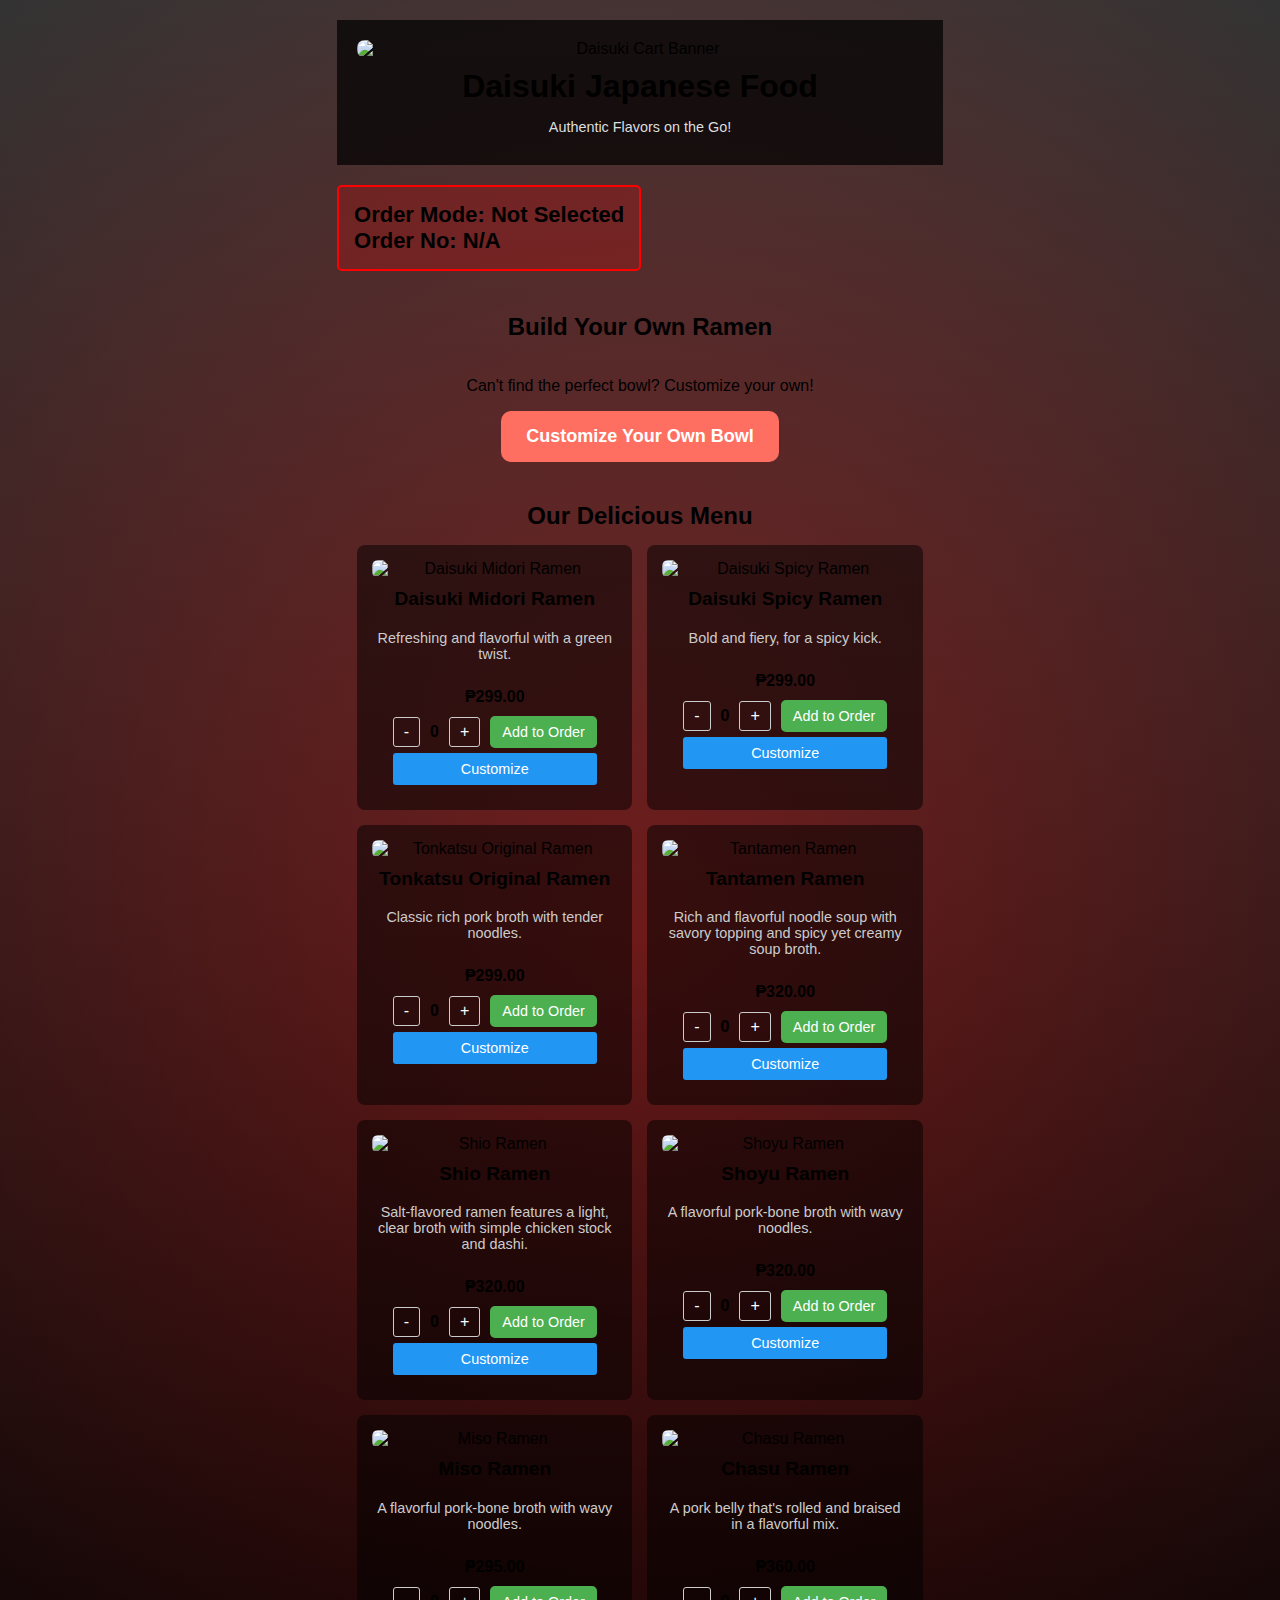
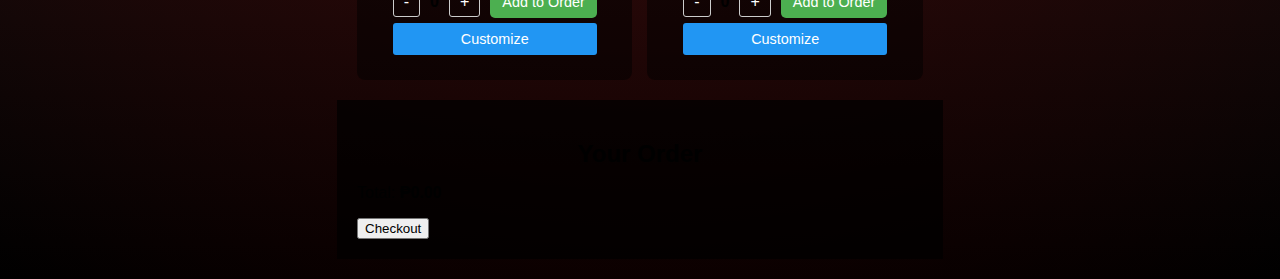
==== commit 7dde2a4c: "Update index.html" ====
--- a/index.html
+++ b/index.html
@@ -192,6 +192,31 @@
     outline: none;
     box-shadow: 0 0 5px rgba(255, 111, 97, 0.8); /* Soft glow on focus */
 }
+
+#order-mode-display {
+    font-size: 20px;
+    font-weight: bold;
+    color: #d9534f; /* Red color for emphasis */
+    text-align: center;
+    margin-top: 10px;
+    padding: 10px;
+    background-color: #f8d7da; /* Light red background */
+    border: 1px solid #d9534f; /* Red border */
+    border-radius: 5px;
+    display: inline-block;
+}
+
+        #order-info {
+            font-size: 22px;
+            font-weight: bold;
+            margin-top: 20px;
+            padding: 15px;
+            background-color: rgba(255, 0, 0, 0.2);
+            border: 2px solid red;
+            border-radius: 5px;
+            display: inline-block;
+        }
+
     </style>
 </head>
 
@@ -203,6 +228,9 @@
             <h1>Daisuki Japanese Food</h1>
             <p class="tagline">Authentic Flavors on the Go!</p>
         </header>
+
+        <p id="order-info">Fetching order details...</p>
+
 
         <section id="customize-section" class="customize-section">
             <h2>Build Your Own Ramen</h2>
@@ -522,11 +550,67 @@
             overlay.style.display = 'none';
         });
 
+
         const menuItems = document.querySelectorAll('.menu-item');
         const cartItemsList = document.getElementById('cart-items');
         const cartTotalDisplay = document.getElementById('cart-total');
         const checkoutButton = document.getElementById('checkout');
+
         let cart = [];
+
+        //cartupdate
+
+// Function to add item to cart
+function addToCart(name, price) {
+            cart.push({ name, price });
+            updateCartDisplay();
+        }
+
+        // Function to update cart display
+        function updateCartDisplay() {
+            const cartItemsList = document.getElementById('cart-items');
+            const cartTotal = document.getElementById('cart-total');
+
+            // Clear the current cart items
+            cartItemsList.innerHTML = '';
+            let totalPrice = 0;
+
+            // Loop through the cart and display items
+            cart.forEach(item => {
+                const listItem = document.createElement('li');
+                listItem.textContent = `${item.name} - ₱${item.price}`;
+                cartItemsList.appendChild(listItem);
+                totalPrice += item.price;
+            });
+
+            // Update the total price
+            cartTotal.textContent = `₱${totalPrice.toFixed(2)}`;
+        }
+
+        // Checkout button functionality
+        document.getElementById('checkout').addEventListener('click', function () {
+            if (cart.length === 0) {
+                return;
+            }
+
+            // Create an order object
+            const orderData = cart.map(item => ({
+                name: item.name,
+                price: item.price
+            }));
+
+            // Save the order data (you can later send this to your server)
+            const adminOrders = JSON.parse(localStorage.getItem('admin-orders')) || [];
+            adminOrders.push(orderData);
+            localStorage.setItem('admin-orders', JSON.stringify(adminOrders));
+
+            // Display an alert and clear the cart
+            cart = [];  // Empty the cart
+            updateCartDisplay();
+        });
+
+        //cart update
+
 
         function updateCartDisplay() {
             cartItemsList.innerHTML = '';
@@ -639,50 +723,11 @@
     { orderNumber: 1, itemName: "Miso Ramen", quantity: 2, price: 295, status: "Pending" }
 ];
 
-
-        //reflect to the admin panel
-
-        document.getElementById("checkout").addEventListener("click", function () {
-    let cart = JSON.parse(localStorage.getItem("cart")) || [];
-
-    if (cart.length === 0) {
-        alert("Your cart is empty!");
-        return;
-    }
-
-    let pendingOrders = JSON.parse(localStorage.getItem("pendingOrders")) || [];
-
-    let lastOrderNumber = pendingOrders.length > 0 ? pendingOrders[pendingOrders.length - 1].orderNumber : 0;
-
-    cart.forEach((item, index) => {
-        pendingOrders.push({
-            orderNumber: lastOrderNumber + index + 1, // Unique order number
-            itemName: item.name,
-            quantity: item.quantity,
-            price: item.price * item.quantity,
-            status: "Pending"
+document.addEventListener("DOMContentLoaded", function() {
+            const orderMode = localStorage.getItem("orderMode") || "Not Selected";
+            const orderNumber = localStorage.getItem("orderNumber") || "N/A";
+            document.getElementById("order-info").innerHTML = `Order Mode: ${orderMode} <br> Order No: ${orderNumber}`;
         });
-    });
-
-    // ✅ Ensure the data is saved
-    try {
-        localStorage.setItem("pendingOrders", JSON.stringify(pendingOrders));
-        console.log("Pending orders saved:", JSON.parse(localStorage.getItem("pendingOrders")));
-    } catch (error) {
-        console.error("Error saving to localStorage:", error);
-    }
-
-    // Clear the cart after checkout
-    localStorage.removeItem("cart");
-
-    alert("Order placed successfully!");
-});
-
-
-
-
-        //reflect to the admin panel
-
 
 
          //fetch
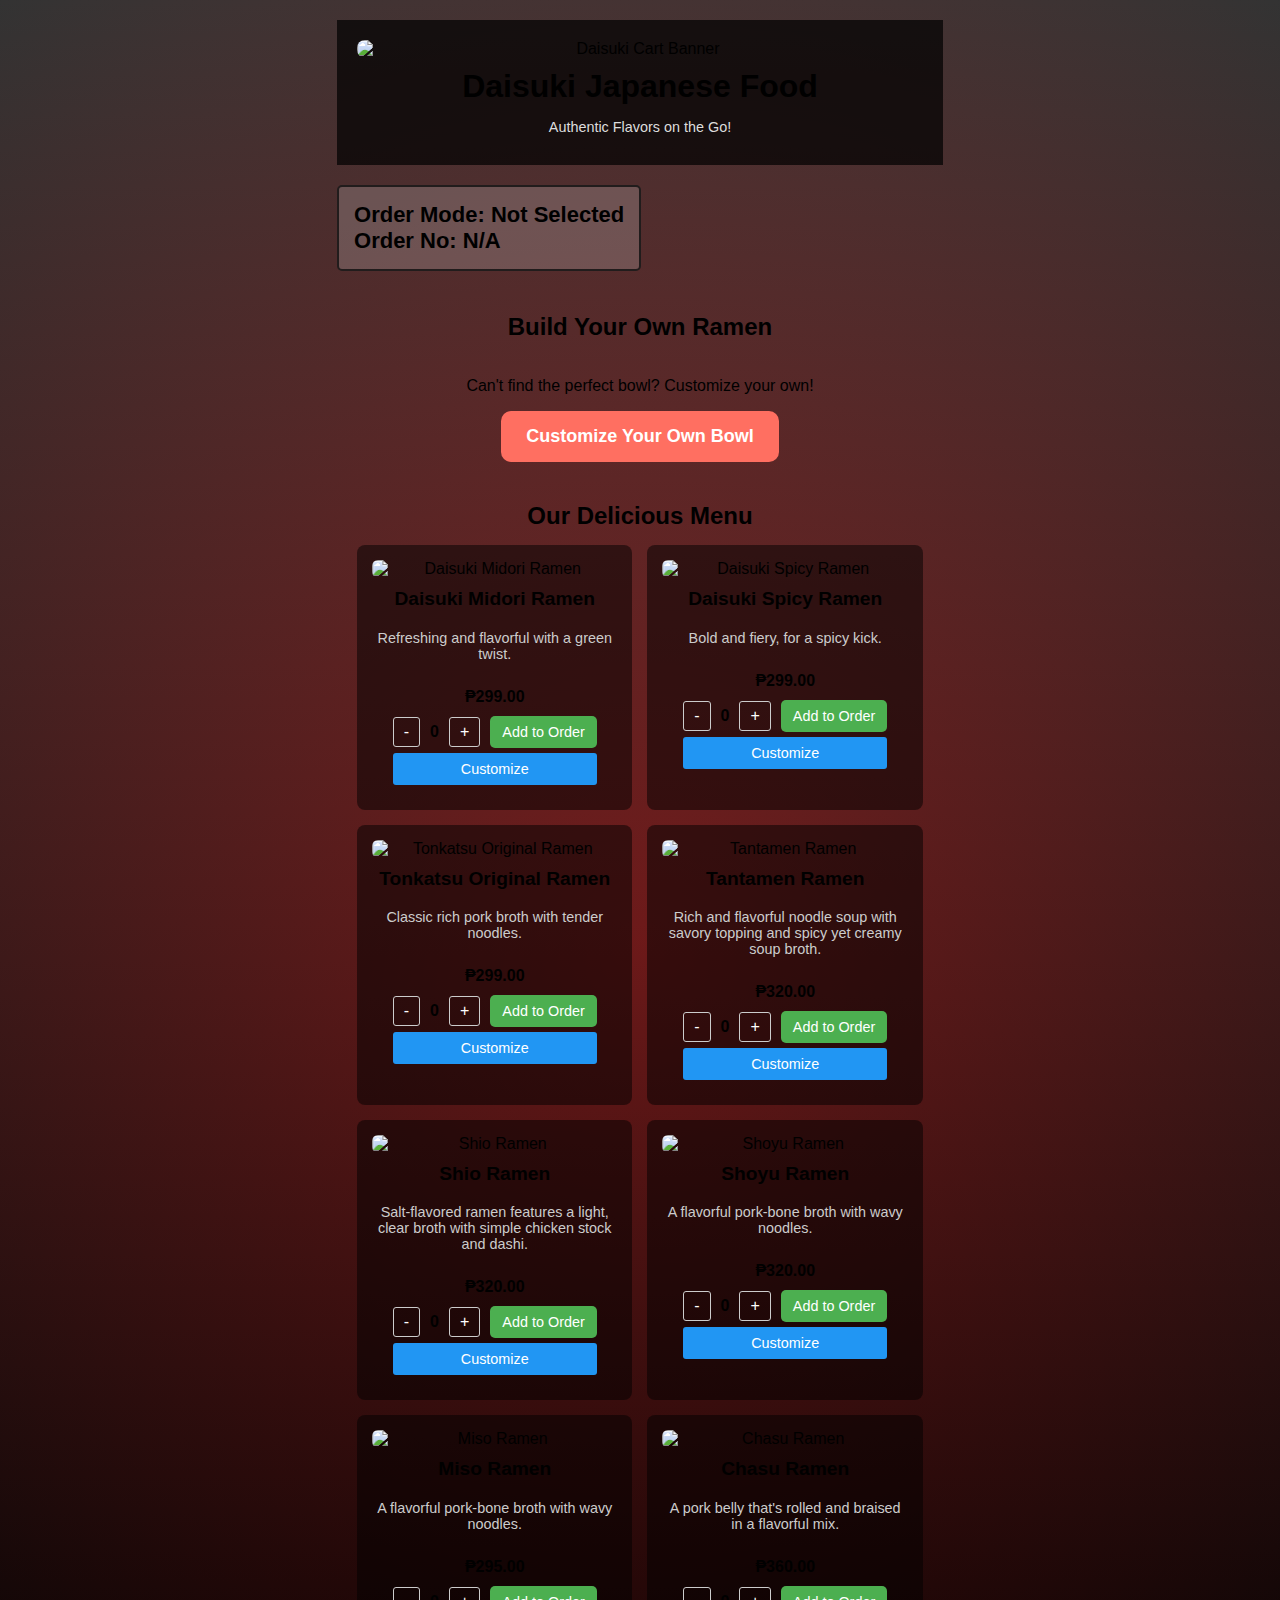
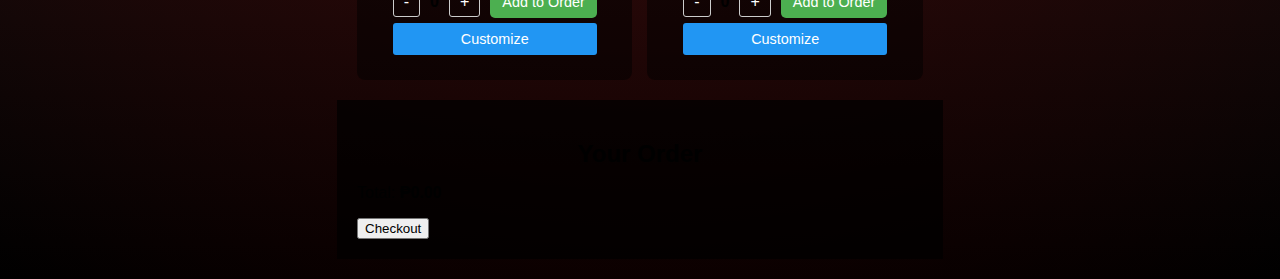
==== commit 08640b15: "Update index.html" ====
--- a/index.html
+++ b/index.html
@@ -7,7 +7,7 @@
     <title>Daisuki Cart - Japanese Food</title>
     <link rel="stylesheet" href="style.css">
     <style>
-        /* Add this style for the remove button in the cart */
+        /* (Your existing CSS styles - keep them) */
         .remove-item {
             background-color: #f44336;
             color: white;
@@ -162,61 +162,81 @@
 
         .customize-section {
             display: flex;
-    flex-direction: column;
-    align-items: center;
-    text-align: center;
-    justify-content: center;
+            flex-direction: column;
+            align-items: center;
+            text-align: center;
+            justify-content: center;
         }
 
         .customize-btn {
-    display: inline-block;
-    padding: 15px 25px;
-    background-color: #ff6f61;
-    color: white;
-    font-size: 18px;
-    font-weight: bold;
-    text-align: center;
-    border-radius: 10px;
-    text-decoration: none;
-    cursor: pointer;
-    transition: background-color 0.3s ease, transform 0.2s ease;
-    border: none; /* Removes default button border */
-}
-
-.customize-btn:hover {
-    background-color: #e65a50;
-    transform: scale(1.05); /* Slightly enlarges the button on hover */
-}
-
-.customize-btn:focus {
-    outline: none;
-    box-shadow: 0 0 5px rgba(255, 111, 97, 0.8); /* Soft glow on focus */
-}
-
-#order-mode-display {
-    font-size: 20px;
-    font-weight: bold;
-    color: #d9534f; /* Red color for emphasis */
-    text-align: center;
-    margin-top: 10px;
-    padding: 10px;
-    background-color: #f8d7da; /* Light red background */
-    border: 1px solid #d9534f; /* Red border */
-    border-radius: 5px;
-    display: inline-block;
-}
+            display: inline-block;
+            padding: 15px 25px;
+            background-color: #ff6f61;
+            color: white;
+            font-size: 18px;
+            font-weight: bold;
+            text-align: center;
+            border-radius: 10px;
+            text-decoration: none;
+            cursor: pointer;
+            transition: background-color 0.3s ease, transform 0.2s ease;
+            border: none;
+        }
+
+        .customize-btn:hover {
+            background-color: #e65a50;
+            transform: scale(1.05);
+        }
+
+        .customize-btn:focus {
+            outline: none;
+            box-shadow: 0 0 5px rgba(255, 111, 97, 0.8);
+        }
+
+        #order-mode-display {
+            font-size: 20px;
+            font-weight: bold;
+            color: #d9534f;
+            text-align: center;
+            margin-top: 10px;
+            padding: 10px;
+            background-color: #f8d7da;
+            border: 1px solid #d9534f;
+            border-radius: 5px;
+            display: inline-block;
+        }
 
         #order-info {
             font-size: 22px;
             font-weight: bold;
             margin-top: 20px;
             padding: 15px;
-            background-color: rgba(255, 0, 0, 0.2);
-            border: 2px solid red;
+            background-color: rgba(235, 235, 235, 0.2);
+            border: 2px solid rgb(33, 28, 28);
             border-radius: 5px;
             display: inline-block;
         }
 
+        /* Improved Cart Display */
+        .cart-item {
+            display: flex;
+            justify-content: space-between;
+            align-items: center;
+            padding: 10px;
+            border-bottom: 1px solid #eee;
+        }
+
+        .cart-item:last-child {
+            border-bottom: none;
+        }
+
+        .cart-item-details {
+            flex-grow: 1;
+        }
+
+        .cart-item-total {
+            font-weight: bold;
+        }
     </style>
 </head>
 
@@ -231,7 +251,6 @@
 
         <p id="order-info">Fetching order details...</p>
 
-
         <section id="customize-section" class="customize-section">
             <h2>Build Your Own Ramen</h2>
             <p>Can't find the perfect bowl? Customize your own!</p>
@@ -240,6 +259,12 @@
 
         <div class="customization-section" id="customization-section">
             <h3>Customize Your Own Ramen</h3>
+            <label>
+                Apply Customization To:
+                <select id="customize-target-bowl">
+                    <option value="new">Add as New Bowl</option>
+                    </select>
+            </label>
             <label>
                 Choose Broth:
                 <select id="broth-type">
@@ -248,7 +273,6 @@
                     <option value="Tonkotsu">Tonkotsu</option>
                     <option value="Shio">Shio</option>
                     <option value="Chasu">Chasu</option>
-
                 </select>
             </label>
             <label>
@@ -287,13 +311,10 @@
                     <option value="Medium">Medium</option>
                     <option value="Spicy">Spicy</option>
                 </select>
-
             </label>
-            <button id="confirm-custom-bowl">Add to Order</button>
+            <button id="confirm-custom-bowl">Apply Customization</button>
             <button id="cancel-custom-bowl">Cancel</button>
         </div>
-        
-
 
         <section class="cart-menu">
             <h2>Our Delicious Menu</h2>
@@ -310,7 +331,8 @@
                                 <span class="quantity">0</span>
                                 <button class="plus">+</button>
                             </div>
-                            <button class="add-to-cart" data-name="Daisuki Midori Ramen" data-price="299">Add to Order</button>
+                            <button class="add-to-cart" data-name="Daisuki Midori Ramen" data-price="299">Add to
+                                Order</button>
                         </div>
                         <button class="customize-button" data-name="Daisuki Midori Ramen" data-price="299">Customize</button>
                     </div>
@@ -328,7 +350,8 @@
                                 <span class="quantity">0</span>
                                 <button class="plus">+</button>
                             </div>
-                            <button class="add-to-cart" data-name="Daisuki Spicy Ramen" data-price="299">Add to Order</button>
+                            <button class="add-to-cart" data-name="Daisuki Spicy Ramen" data-price="299">Add to
+                                Order</button>
                         </div>
                         <button class="customize-button" data-name="Daisuki Spicy Ramen" data-price="299">Customize</button>
                     </div>
@@ -346,7 +369,8 @@
                                 <span class="quantity">0</span>
                                 <button class="plus">+</button>
                             </div>
-                            <button class="add-to-cart" data-name="Tonkatsu Original Ramen" data-price="299">Add to Order</button>
+                            <button class="add-to-cart" data-name="Tonkatsu Original Ramen" data-price="299">Add to
+                                Order</button>
                         </div>
                         <button class="customize-button" data-name="Tonkatsu Original Ramen" data-price="299">Customize</button>
                     </div>
@@ -464,7 +488,6 @@
     </div>
 
     <script>
-
         const addToCartButtons = document.querySelectorAll('.add-to-cart');
         const customizationTab = document.getElementById('customization-tab');
         const overlay = document.getElementById('overlay');
@@ -472,7 +495,18 @@
         const cancelButton = document.getElementById('cancel-customization');
         const customItemName = document.getElementById('custom-item-name');
         const ingredientSelection = document.getElementById('ingredient-selection');
+        const menuItems = document.querySelectorAll('.menu-item');
+        const cartItemsList = document.getElementById('cart-items');
+        const cartTotalDisplay = document.getElementById('cart-total');
+        const checkoutButton = document.getElementById('checkout');
+        const customizeButtons = document.querySelectorAll('.customize-button');
+        const customizeBowlButton = document.getElementById('customize-bowl-btn');
+        const cancelCustomBowlButton = document.getElementById('cancel-custom-bowl');
+        const customizationSection = document.getElementById('customization-section');
+
+        let cart = [];
         let currentItem = {};
+        let bowlCounter = 1; // Start the overall bowl counter at 1
 
         // Define available ingredients for each dish
         const dishIngredients = {
@@ -486,154 +520,86 @@
             "Chasu Ramen": ["Pork Broth", "Chasu", "Heiwa", "Haime", "Tare", "Wakame", "Kikurage", "Naruto", "Ramen Noodles", "Onion Leeks", "Dried Nori"]
         };
 
-        const customizeButtons = document.querySelectorAll('.customize-button');
-        customizeButtons.forEach(button => {
-            button.addEventListener('click', function() {
-                currentItem.name = this.dataset.name;
-                currentItem.price = this.dataset.price;
-                customItemName.textContent = `Customizing: ${currentItem.name}`;
-                customizationTab.style.display = 'block';
-                overlay.style.display = 'block';
-
-                // Populate ingredient selection
-                ingredientSelection.innerHTML = ""; // Clear previous ingredients
-                const ingredients = dishIngredients[currentItem.name];
-                if (ingredients) {
-                    ingredients.forEach(ingredient => {
-                        const label = document.createElement("label");
-                        const checkbox = document.createElement("input");
-                        checkbox.type = "checkbox";
-                        checkbox.value = ingredient;
-                        label.appendChild(checkbox);
-                        label.appendChild(document.createTextNode(" " + ingredient));
-                        ingredientSelection.appendChild(label);
-                    });
-                }
+        // --- Helper Functions ---
+
+        function show(element) {
+            element.style.display = 'block';
+        }
+
+        function hide(element) {
+            element.style.display = 'none';
+        }
+
+        function clearElement(element) {
+            element.innerHTML = '';
+        }
+
+        // --- Cart Functions ---
+
+        function addToCart(item) {
+            cart.push({ ...item, quantity: item.quantity, bowlNumber: bowlCounter++ });
+            updateCartDisplay();
+        }
+
+        function updateCartDisplay() {
+            clearElement(cartItemsList);
+            let total = 0;
+
+            bowlCounter = 1;
+            cart.forEach(item => {
+                item.bowlNumber = bowlCounter++;
             });
-        });
-
-        function addToCart(item) {
-            const existingItem = cart.find(cartItem => cartItem.name === item.name);
-            if (existingItem) {
-                existingItem.quantity += item.quantity;
-            } else {
-                cart.push(item);
-            }
-            updateCartDisplay();
-        }
-
-        confirmButton.addEventListener('click', function() {
-            const selectedIngredients = [];
-            const checkboxes = ingredientSelection.querySelectorAll('input[type="checkbox"]:checked');
-            checkboxes.forEach(checkbox => {
-                selectedIngredients.push(checkbox.value);
-            });
-
-            alert(`Added to cart: ${currentItem.name}\nIngredients: ${selectedIngredients.join(', ') || 'None'}`);
-            customizationTab.style.display = 'none';
-            overlay.style.display = 'none';
-
-            // Add the customized item to the cart
-            const customizedItem = {
-                name: currentItem.name,
-                price: parseFloat(currentItem.price),
-                quantity: 1,
-                customizations: {
-                    ingredients: selectedIngredients
-                }
-            };
-            addToCart(customizedItem);
-        });
-
-        cancelButton.addEventListener('click', function() {
-            customizationTab.style.display = 'none';
-            overlay.style.display = 'none';
-        });
-
-
-        const menuItems = document.querySelectorAll('.menu-item');
-        const cartItemsList = document.getElementById('cart-items');
-        const cartTotalDisplay = document.getElementById('cart-total');
-        const checkoutButton = document.getElementById('checkout');
-
-        let cart = [];
-
-        //cartupdate
-
-// Function to add item to cart
-function addToCart(name, price) {
-            cart.push({ name, price });
-            updateCartDisplay();
-        }
-
-        // Function to update cart display
-        function updateCartDisplay() {
-            const cartItemsList = document.getElementById('cart-items');
-            const cartTotal = document.getElementById('cart-total');
-
-            // Clear the current cart items
-            cartItemsList.innerHTML = '';
-            let totalPrice = 0;
-
-            // Loop through the cart and display items
-            cart.forEach(item => {
-                const listItem = document.createElement('li');
-                listItem.textContent = `${item.name} - ₱${item.price}`;
-                cartItemsList.appendChild(listItem);
-                totalPrice += item.price;
-            });
-
-            // Update the total price
-            cartTotal.textContent = `₱${totalPrice.toFixed(2)}`;
-        }
-
-        // Checkout button functionality
-        document.getElementById('checkout').addEventListener('click', function () {
-            if (cart.length === 0) {
-                return;
-            }
-
-            // Create an order object
-            const orderData = cart.map(item => ({
-                name: item.name,
-                price: item.price
-            }));
-
-            // Save the order data (you can later send this to your server)
-            const adminOrders = JSON.parse(localStorage.getItem('admin-orders')) || [];
-            adminOrders.push(orderData);
-            localStorage.setItem('admin-orders', JSON.stringify(adminOrders));
-
-            // Display an alert and clear the cart
-            cart = [];  // Empty the cart
-            updateCartDisplay();
-        });
-
-        //cart update
-
-
-        function updateCartDisplay() {
-            cartItemsList.innerHTML = '';
-            let total = 0;
+
             cart.forEach((item, index) => {
                 const listItem = document.createElement('li');
-                let itemText = `${item.name} x ${item.quantity}`;
+                listItem.classList.add('cart-item');
+
+                let itemText = `<div class="cart-item-details">${item.name}`;
+
                 if (item.customizations) {
-                    itemText += ` (Ingredients: ${item.customizations.ingredients.join(', ') || 'None'})`;
+                    const customizationsArray = [];
+                    if (item.customizations.broth) {
+                        customizationsArray.push(`Broth: ${item.customizations.broth}`);
+                    }
+                    if (item.customizations.protein) {
+                        customizationsArray.push(`Protein: ${item.customizations.protein}`);
+                    }
+                    if (item.customizations.ingredients && item.customizations.ingredients.length > 0) {
+                        customizationsArray.push(`Ingredients: ${item.customizations.ingredients.join(', ')}`);
+                    }
+                    if (item.customizations.spiceLevel) {
+                        customizationsArray.push(`Spice: ${item.customizations.spiceLevel}`);
+                    }
+                    if (customizationsArray.length > 0) {
+                        itemText += ` (${customizationsArray.join(', ')})`;
+                    }
                 }
+
+                if (item.quantity > 1) {
+                    itemText += ` x ${item.quantity}`;
+                }
+
+                itemText += ` (Bowl ${item.bowlNumber})`;
+
                 listItem.innerHTML = `
-                    <span>${itemText}</span>
-                    <span>₱${(item.price * item.quantity).toFixed(2)}</span>
+                    ${itemText}
+                    <span class="cart-item-total">₱${(item.price * item.quantity).toFixed(2)}</span>
                     <button class="remove-item" data-index="${index}">Remove</button>
                 `;
+
                 cartItemsList.appendChild(listItem);
                 total += item.price * item.quantity;
             });
+
             cartTotalDisplay.textContent = `₱${total.toFixed(2)}`;
-
+            updateRemoveButtons();
+            updateCustomizeBowlOptions();
+        }
+
+        function updateRemoveButtons() {
             const removeButtons = document.querySelectorAll('.remove-item');
             removeButtons.forEach(button => {
-                button.addEventListener('click', function() {
+                button.addEventListener('click', function () {
                     const indexToRemove = parseInt(this.dataset.index);
                     removeItemFromCart(indexToRemove);
                 });
@@ -642,9 +608,12 @@
 
         function removeItemFromCart(index) {
             cart.splice(index, 1);
-            updateCartDisplay();
-        }
-
+            updateCartDisplay(); // Re-number bowls after removal
+        }
+
+        // --- Event Listeners ---
+
+        // Quantity controls
         menuItems.forEach(itemElement => {
             const minusButton = itemElement.querySelector('.quantity-selector .minus');
             const plusButton = itemElement.querySelector('.quantity-selector .plus');
@@ -655,7 +624,7 @@
             quantityDisplay.textContent = currentQuantity;
 
             if (minusButton) {
-                minusButton.addEventListener('click', function(event) {
+                minusButton.addEventListener('click', function (event) {
                     event.stopPropagation();
                     if (currentQuantity > 0) {
                         currentQuantity--;
@@ -665,7 +634,7 @@
             }
 
             if (plusButton) {
-                plusButton.addEventListener('click', function(event) {
+                plusButton.addEventListener('click', function (event) {
                     event.stopPropagation();
                     currentQuantity++;
                     quantityDisplay.textContent = currentQuantity;
@@ -673,7 +642,7 @@
             }
 
             if (addToCartButton) {
-                addToCartButton.addEventListener('click', function() {
+                addToCartButton.addEventListener('click', function () {
                     const itemName = this.dataset.name;
                     const itemPrice = parseFloat(this.dataset.price);
                     const quantityToAdd = parseInt(quantityDisplay.textContent);
@@ -696,70 +665,217 @@
             }
         });
 
-        if (checkoutButton) {
-            checkoutButton.addEventListener('click', function() {
-                if (cart.length > 0) {
-                    alert(`Thank you for your order!\nTotal: ${cartTotalDisplay.textContent}`);
-                    cart = [];
+        // Checkout
+        checkoutButton.addEventListener('click', function () {
+    if (cart.length > 0) {
+        const orderDetails = {
+            orderNumber: Date.now(),
+            mode: localStorage.getItem("orderMode") || "Not Selected",
+            items: cart.map(item => ({
+                name: item.name,
+                price: item.price,
+                quantity: item.quantity
+            })),
+            total: cart.reduce((sum, item) => sum + (item.price * item.quantity), 0),
+            status: "Pending"
+        };
+
+        let orders = JSON.parse(localStorage.getItem("admin-orders")) || [];
+        orders.push(orderDetails);
+        localStorage.setItem("admin-orders", JSON.stringify(orders));
+
+        alert("Order placed successfully!");
+        cart = [];
+        updateCartDisplay();
+    } else {
+        alert('Your cart is empty.');
+    }
+});
+
+
+//checkout
+
+        // Customization
+        const customizeExistingBowlSelect = document.getElementById('customize-target-bowl');
+        const brothTypeSelect = document.getElementById('broth-type');
+        const proteinTypeSelect = document.getElementById('protein-type');
+        const ingredientCheckboxes = customizationSection.querySelectorAll('input[type="checkbox"]');
+        const spiceLevelSelect = document.getElementById('spice-level-custom');
+        const confirmCustomBowlButton = document.getElementById('confirm-custom-bowl');
+
+        customizeButtons.forEach(button => {
+            button.addEventListener('click', function () {
+                currentItem.name = this.dataset.name;
+                currentItem.price = this.dataset.price;
+                customItemName.textContent = `Customizing: ${currentItem.name} (Bowl ${bowlCounter})`;
+                show(customizationTab);
+                show(overlay);
+                populateIngredientSelection();
+                updateCustomizeBowlOptions();
+            });
+        });
+
+        confirmButton.addEventListener('click', function () {
+            const selectedIngredients = Array.from(ingredientSelection.querySelectorAll('input[type="checkbox"]:checked'))
+                .map(checkbox => checkbox.value);
+
+            alert(`Added to cart: ${currentItem.name} (Bowl ${bowlCounter})\nIngredients: ${selectedIngredients.join(', ') || 'None'}`);
+            hide(customizationTab);
+            hide(overlay);
+
+            const customizedItem = {
+                name: currentItem.name,
+                price: parseFloat(currentItem.price),
+                quantity: 1,
+                customizations: {
+                    ingredients: selectedIngredients
+                },
+                bowlNumber: bowlCounter++
+            };
+            addToCart(customizedItem);
+        });
+
+        cancelButton.addEventListener('click', function () {
+            hide(customizationTab);
+            hide(overlay);
+        });
+
+        customizeBowlButton.addEventListener('click', () => {
+            if (cart.length === 0) {
+                alert("Please add a dish to your order first before customizing.");
+            } else {
+                show(customizationSection);
+                populateCustomizeTargetBowls();
+            }
+        });
+
+        cancelCustomBowlButton.addEventListener('click', () => hide(customizationSection));
+
+        confirmCustomBowlButton.addEventListener('click', () => {
+            const targetBowl = customizeExistingBowlSelect.value;
+            const selectedBroth = document.getElementById('broth-type').value;
+            const selectedProtein = document.getElementById('protein-type').value;
+            const selectedIngredients = Array.from(customizationSection.querySelectorAll('input[type="checkbox"]:checked'))
+                .map(checkbox => checkbox.value);
+            const selectedSpiceLevel = document.getElementById('spice-level-custom').value;
+
+            const customizationDetails = {
+                broth: selectedBroth,
+                protein: selectedProtein,
+                ingredients: selectedIngredients,
+                spiceLevel: selectedSpiceLevel
+            };
+
+            if (targetBowl === 'new') {
+                // Add as a new bowl
+                const newBowl = {
+                    name: `Custom Ramen (Bowl ${bowlCounter})`,
+                    price: 350.00,
+                    quantity: 1,
+                    customizations: customizationDetails,
+                    bowlNumber: bowlCounter++
+                };
+                addToCart(newBowl);
+                alert(`New custom bowl added: ${newBowl.name}`);
+            } else {
+                // Apply to an existing bowl
+                const bowlToUpdate = cart.find(bowl => bowl.bowlNumber === parseInt(targetBowl));
+                if (bowlToUpdate) {
+                    bowlToUpdate.customizations = customizationDetails;
                     updateCartDisplay();
+                    alert(`Customization applied to ${bowlToUpdate.name} (Bowl ${bowlToUpdate.bowlNumber})`);
                 } else {
-                    alert('Your cart is empty. Please add items to your order.');
+                    alert('Error: Bowl not found.');
                 }
-            });
-        }
-
-        updateCartDisplay();
-
-        document.getElementById('customize-bowl-btn').addEventListener('click', function() {
-            document.getElementById('customization-section').style.display = 'block';
+            }
+
+            hide(customizationSection);
         });
 
-        document.getElementById('cancel-custom-bowl').addEventListener('click', function() {
-            document.getElementById('customization-section').style.display = 'none';
-        });
-
-
-        let testOrders = [
-    { orderNumber: 1, itemName: "Miso Ramen", quantity: 2, price: 295, status: "Pending" }
-];
-
-document.addEventListener("DOMContentLoaded", function() {
+        // --- Initialization ---
+
+        function populateIngredientSelection() {
+            clearElement(ingredientSelection);
+            const ingredients = dishIngredients[currentItem.name];
+            if (ingredients) {
+                ingredients.forEach(ingredient => {
+                    const label = document.createElement("label");
+                    const checkbox = document.createElement("input");
+                    checkbox.type = "checkbox";
+                    checkbox.value = ingredient;
+                    label.appendChild(checkbox);
+                    label.appendChild(document.createTextNode(" " + ingredient));
+                    ingredientSelection.appendChild(label);
+                });
+            }
+        }
+
+        function fetchOrderInfo() {
             const orderMode = localStorage.getItem("orderMode") || "Not Selected";
             const orderNumber = localStorage.getItem("orderNumber") || "N/A";
             document.getElementById("order-info").innerHTML = `Order Mode: ${orderMode} <br> Order No: ${orderNumber}`;
+        }
+
+        function fetchMenu() {
+            fetch("fetch_menu.php")
+                .then(response => {
+                    if (!response.ok) {
+                        throw new Error(`HTTP error! Status: ${response.status}`);
+                    }
+                    return response.json();
+                })
+                .then(data => {
+                    let menuContainer = document.getElementById("menu-list");
+                    if (menuContainer) {
+                        clearElement(menuContainer);
+
+                        data.forEach(item => {
+                            menuContainer.innerHTML += `
+                                <div class="menu-item">
+                                    <img src="${item.image}" alt="${item.name}" width="100">
+                                    <h3>${item.name}</h3>
+                                    <p>${item.description}</p>
+                                    <p>₱${item.price}</p>
+                                    <button onclick="addToOrder(${item.price})">Add to Order</button>
+                                </div>
+                            `;
+                        });
+                    }
+                })
+                .catch(error => console.error("Error fetching menu:", error));
+        }
+
+        function updateCustomizeBowlOptions() {
+            clearElement(customizeExistingBowlSelect);
+            const newOption = document.createElement('option');
+            newOption.value = 'new';
+            newOption.textContent = 'Add as a New Bowl';
+            customizeExistingBowlSelect.appendChild(newOption);
+
+            cart.forEach(item => {
+                const option = document.createElement('option');
+                option.value = item.bowlNumber;
+                option.textContent = `${item.name} (Bowl ${item.bowlNumber})`;
+                customizeExistingBowlSelect.appendChild(option);
+            });
+        }
+
+        // Function to update order total (if you still need it separately)
+        let total = 0;
+
+        function addToOrder(price) {
+            total += parseFloat(price);
+            document.getElementById("cart-total").innerText = `Total: ₱${total.toFixed(2)}`;
+        }
+
+        // --- Run on Load ---
+
+        document.addEventListener("DOMContentLoaded", function () {
+            fetchOrderInfo();
+            fetchMenu();
+            updateCartDisplay();
+
         });
-
-
-         //fetch
-         document.addEventListener("DOMContentLoaded", function () {
-    fetch("fetch_menu.php")
-        .then(response => response.json())
-        .then(data => {
-            let menuContainer = document.getElementById("menu-list");
-            menuContainer.innerHTML = "";
-
-            data.forEach(item => {
-                menuContainer.innerHTML += `
-                    <div class="menu-item">
-                        <img src="${item.image}" alt="${item.name}" width="100">
-                        <h3>${item.name}</h3>
-                        <p>${item.description}</p>
-                        <p>₱${item.price}</p>
-                        <button onclick="addToOrder(${item.price})">Add to Order</button>
-                    </div>
-                `;
-            });
-        })
-        .catch(error => console.error("Error fetching menu:", error));
-});
-
-// Function to update order total
-let total = 0;
-function addToOrder(price) {
-    total += parseFloat(price);
-    document.getElementById("cart-total").innerText = `Total: ₱${total.toFixed(2)}`;
-}
-//fetch
     </script>
 </body>
 
